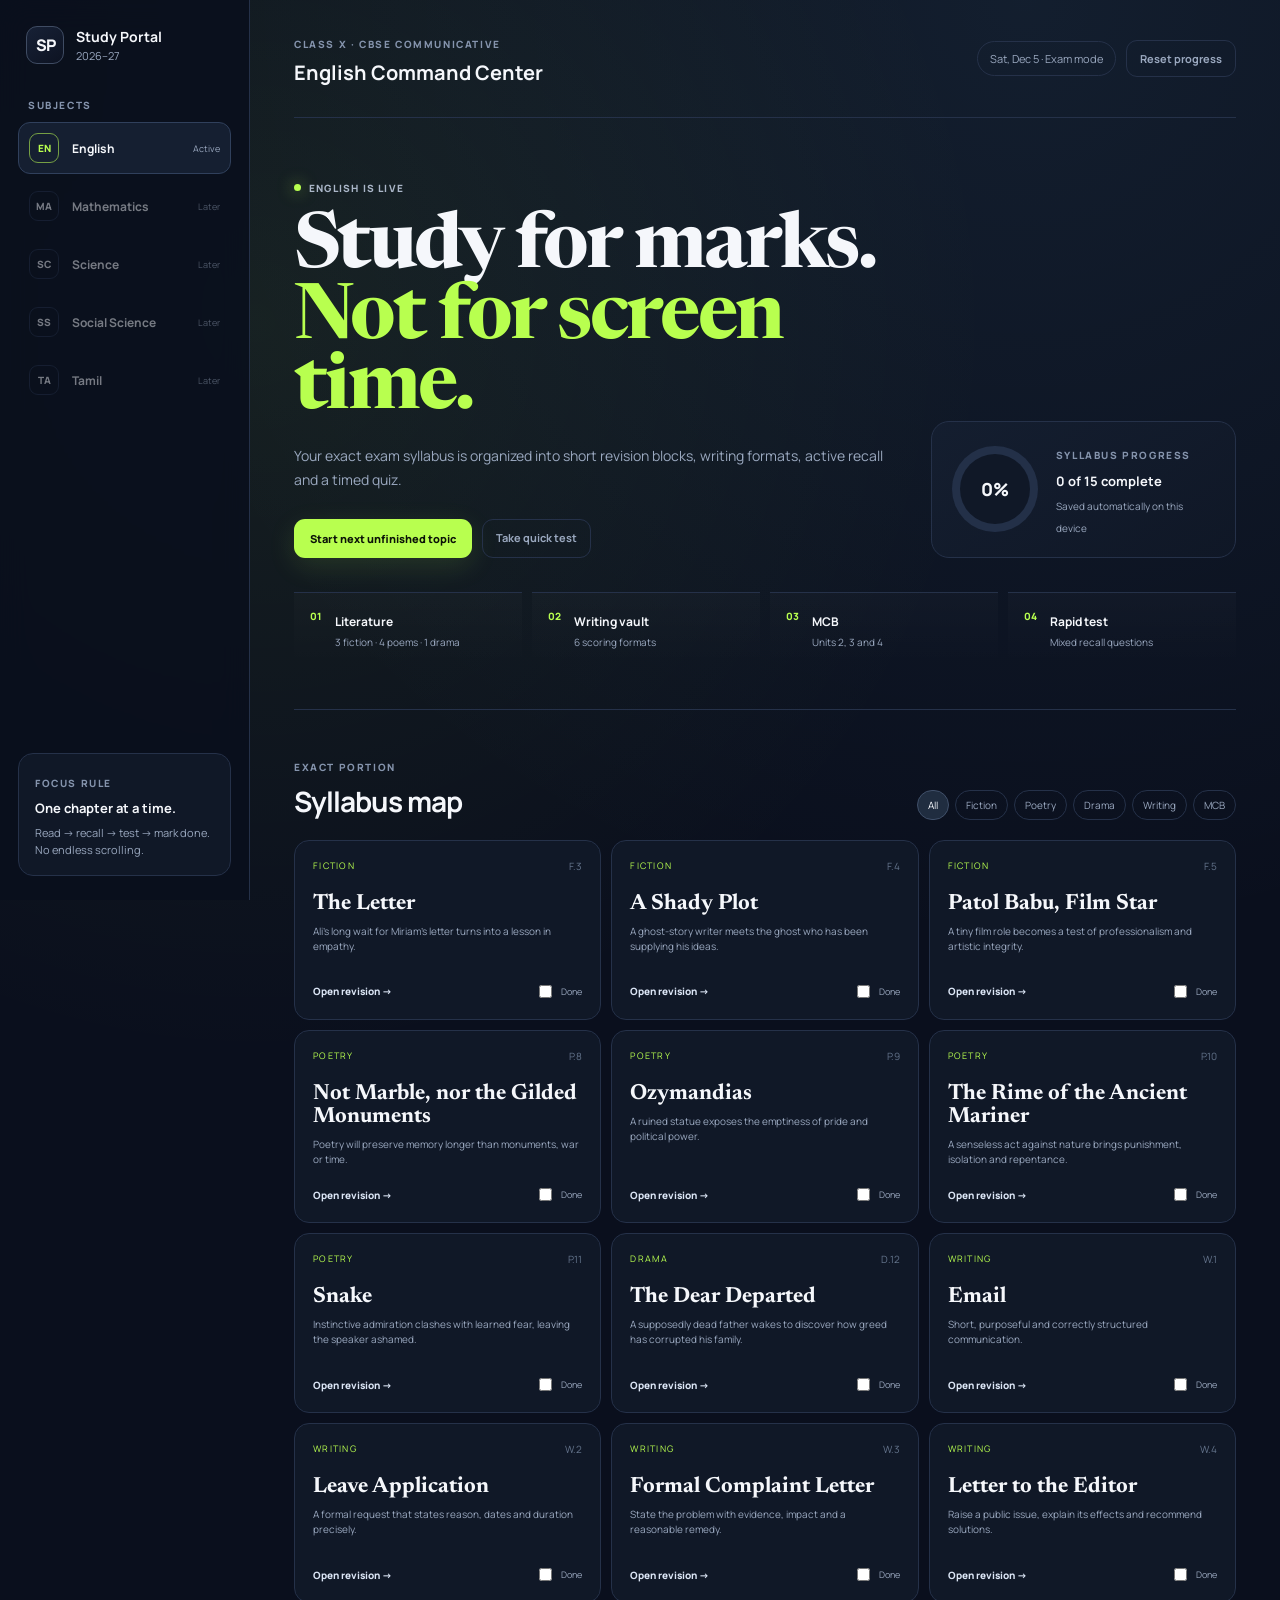
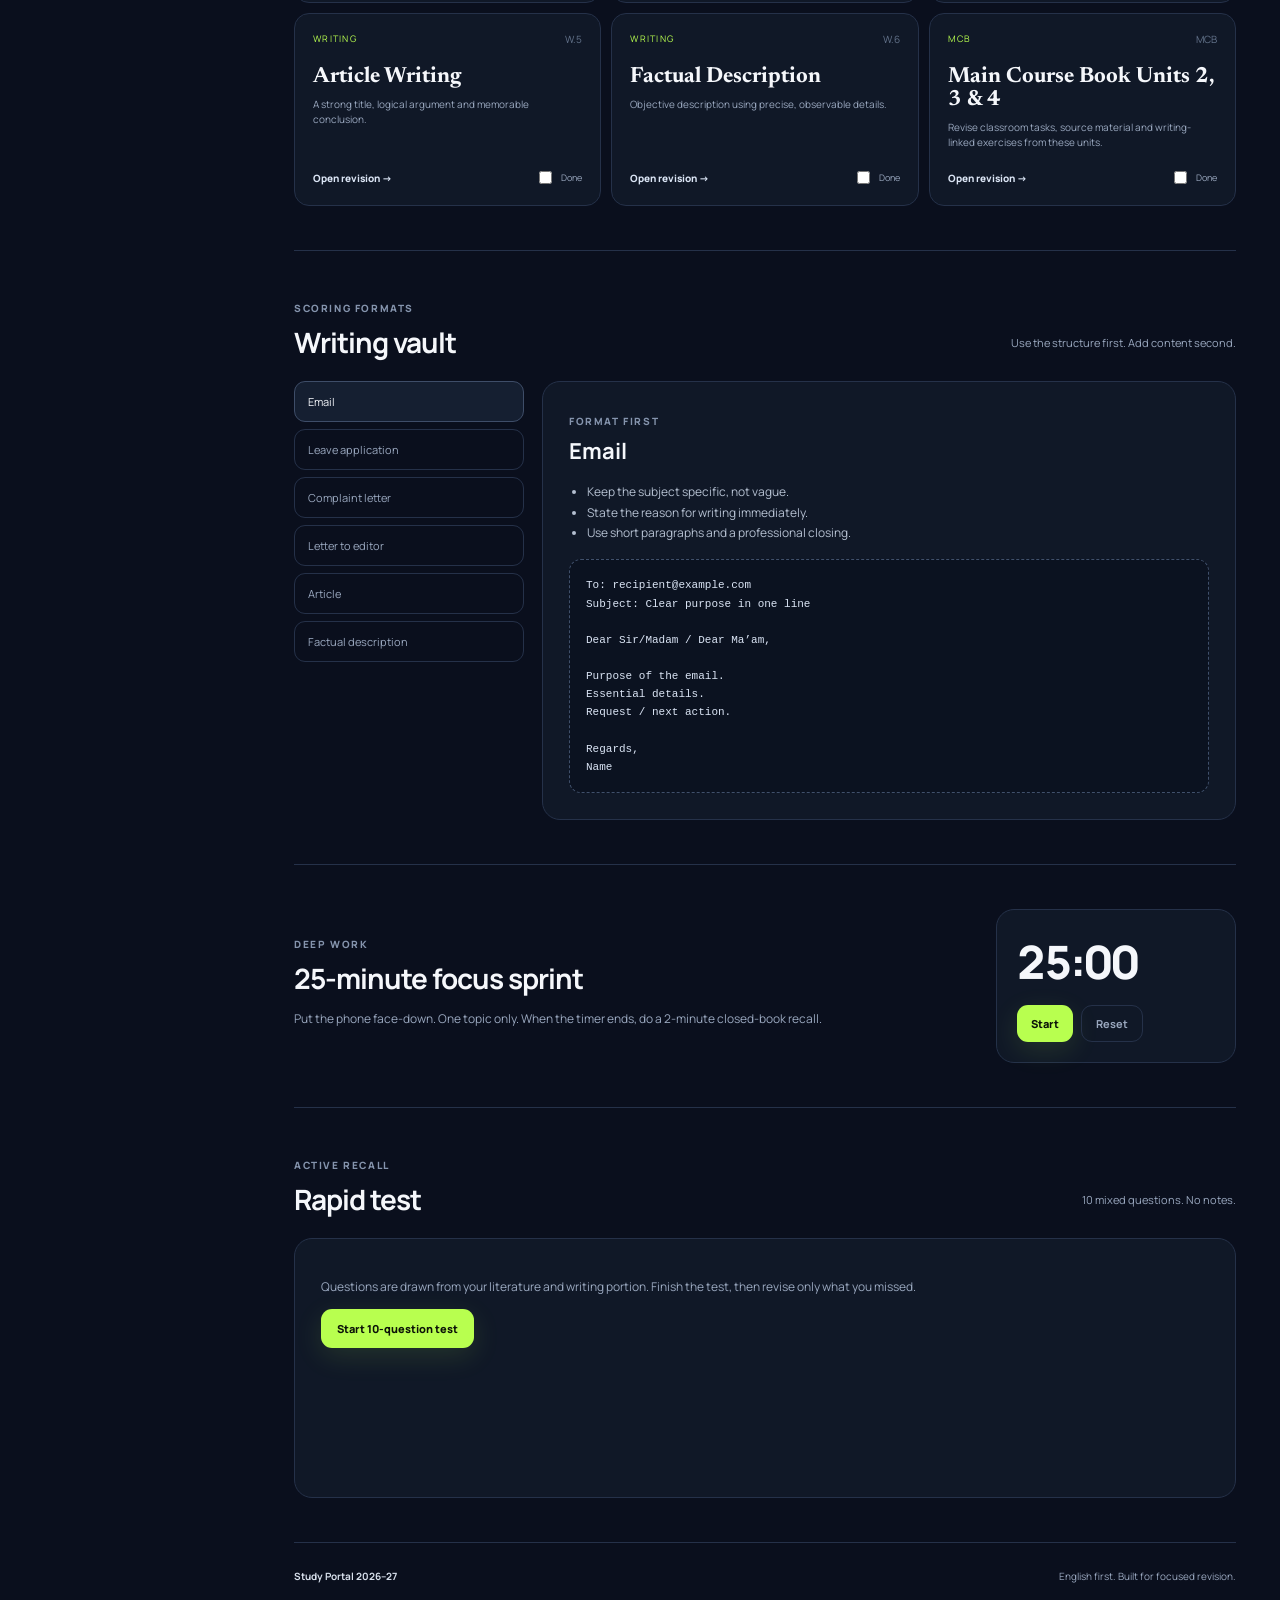
==== index.html @ 2212332b "Build English study portal" ====
<!doctype html>
<html lang="en">
<head>
  <meta charset="utf-8" />
  <meta name="viewport" content="width=device-width,initial-scale=1" />
  <meta name="theme-color" content="#0b1020" />
  <meta name="description" content="Study Portal 2026–27 — focused CBSE Class 10 revision, starting with English Communicative." />
  <title>Study Portal 2026–27</title>
  <link rel="preconnect" href="https://fonts.googleapis.com">
  <link rel="preconnect" href="https://fonts.gstatic.com" crossorigin>
  <link href="https://fonts.googleapis.com/css2?family=Manrope:wght@400;500;600;700;800&family=Newsreader:opsz,wght@6..72,600&display=swap" rel="stylesheet">
  <link rel="stylesheet" href="styles.css" />
  <script defer src="app.js"></script>
</head>
<body>
  <div class="app-shell">
    <aside class="sidebar">
      <a class="brand" href="#top" aria-label="Study Portal home">
        <span class="brand-mark">SP</span>
        <span><strong>Study Portal</strong><small>2026–27</small></span>
      </a>

      <div class="side-label">Subjects</div>
      <nav class="subject-nav" aria-label="Subjects">
        <a class="subject active" href="#english"><span>EN</span><b>English</b><small>Active</small></a>
        <div class="subject muted"><span>MA</span><b>Mathematics</b><small>Later</small></div>
        <div class="subject muted"><span>SC</span><b>Science</b><small>Later</small></div>
        <div class="subject muted"><span>SS</span><b>Social Science</b><small>Later</small></div>
        <div class="subject muted"><span>TA</span><b>Tamil</b><small>Later</small></div>
      </nav>

      <div class="side-card">
        <span class="eyebrow">Focus rule</span>
        <strong>One chapter at a time.</strong>
        <p>Read → recall → test → mark done. No endless scrolling.</p>
      </div>
    </aside>

    <main id="top">
      <header class="topbar">
        <div>
          <span class="eyebrow">Class X · CBSE Communicative</span>
          <h1>English Command Center</h1>
        </div>
        <div class="top-actions">
          <div class="date-chip" id="todayLabel">Exam mode</div>
          <button class="ghost-btn" id="resetProgressBtn">Reset progress</button>
        </div>
      </header>

      <section class="hero" id="english">
        <div class="hero-copy">
          <span class="status-dot"><i></i> English is live</span>
          <h2>Study for marks.<br><em>Not for screen time.</em></h2>
          <p>Your exact exam syllabus is organized into short revision blocks, writing formats, active recall and a timed quiz.</p>
          <div class="hero-actions">
            <button class="primary-btn" id="startNextBtn">Start next unfinished topic</button>
            <a class="secondary-btn" href="#quiz">Take quick test</a>
          </div>
        </div>
        <div class="progress-panel">
          <div class="progress-ring" id="progressRing"><span id="progressPercent">0%</span></div>
          <div>
            <span class="eyebrow">Syllabus progress</span>
            <strong id="progressText">0 of 14 complete</strong>
            <small>Saved automatically on this device</small>
          </div>
        </div>
      </section>

      <section class="mission-grid" aria-label="Study plan">
        <article class="mission">
          <span class="mission-no">01</span>
          <div><b>Literature</b><p>3 fiction · 4 poems · 1 drama</p></div>
        </article>
        <article class="mission">
          <span class="mission-no">02</span>
          <div><b>Writing vault</b><p>6 scoring formats</p></div>
        </article>
        <article class="mission">
          <span class="mission-no">03</span>
          <div><b>MCB</b><p>Units 2, 3 and 4</p></div>
        </article>
        <article class="mission">
          <span class="mission-no">04</span>
          <div><b>Rapid test</b><p>Mixed recall questions</p></div>
        </article>
      </section>

      <section class="section-block" id="syllabus">
        <div class="section-head">
          <div><span class="eyebrow">Exact portion</span><h3>Syllabus map</h3></div>
          <div class="filters" id="filters">
            <button class="filter active" data-filter="all">All</button>
            <button class="filter" data-filter="fiction">Fiction</button>
            <button class="filter" data-filter="poetry">Poetry</button>
            <button class="filter" data-filter="drama">Drama</button>
            <button class="filter" data-filter="writing">Writing</button>
            <button class="filter" data-filter="mcb">MCB</button>
          </div>
        </div>
        <div class="topic-grid" id="topicGrid"></div>
      </section>

      <section class="section-block writing-section" id="writing">
        <div class="section-head">
          <div><span class="eyebrow">Scoring formats</span><h3>Writing vault</h3></div>
          <p class="section-note">Use the structure first. Add content second.</p>
        </div>
        <div class="writing-layout">
          <div class="writing-tabs" id="writingTabs"></div>
          <article class="writing-guide" id="writingGuide"></article>
        </div>
      </section>

      <section class="section-block focus-section">
        <div>
          <span class="eyebrow">Deep work</span>
          <h3>25-minute focus sprint</h3>
          <p>Put the phone face-down. One topic only. When the timer ends, do a 2-minute closed-book recall.</p>
        </div>
        <div class="timer-card">
          <div class="timer" id="timerDisplay">25:00</div>
          <div class="timer-actions">
            <button class="primary-btn compact" id="timerToggle">Start</button>
            <button class="ghost-btn compact" id="timerReset">Reset</button>
          </div>
        </div>
      </section>

      <section class="section-block quiz-section" id="quiz">
        <div class="section-head">
          <div><span class="eyebrow">Active recall</span><h3>Rapid test</h3></div>
          <p class="section-note">10 mixed questions. No notes.</p>
        </div>
        <div class="quiz-card" id="quizCard">
          <div id="quizIntro">
            <p>Questions are drawn from your literature and writing portion. Finish the test, then revise only what you missed.</p>
            <button class="primary-btn" id="startQuizBtn">Start 10-question test</button>
          </div>
          <div id="quizBody" hidden>
            <div class="quiz-meta"><span id="quizCounter">1 / 10</span><span id="quizScore">Score 0</span></div>
            <div class="quiz-progress"><i id="quizProgress"></i></div>
            <h4 id="quizQuestion"></h4>
            <div class="answers" id="quizAnswers"></div>
            <div class="explain" id="quizExplain" hidden></div>
            <button class="primary-btn compact" id="nextQuestionBtn" hidden>Next</button>
          </div>
          <div id="quizResult" hidden></div>
        </div>
      </section>

      <footer>
        <strong>Study Portal 2026–27</strong>
        <span>English first. Built for focused revision.</span>
      </footer>
    </main>
  </div>

  <dialog class="topic-modal" id="topicModal">
    <button class="modal-close" id="modalClose" aria-label="Close">×</button>
    <div id="modalContent"></div>
  </dialog>
</body>
</html>
---- styles.css ----
:root{
  --bg:#0a0f1d;--panel:#101827;--panel-2:#151f31;--line:#253149;--text:#f5f7fb;
  --muted:#9aa8bf;--accent:#b8ff4f;--accent-2:#7dd3fc;--danger:#ff8e8e;--radius:18px;
}
*{box-sizing:border-box}html{scroll-behavior:smooth}body{margin:0;background:
radial-gradient(circle at 80% 0%,rgba(125,211,252,.08),transparent 28%),
radial-gradient(circle at 20% 10%,rgba(184,255,79,.07),transparent 24%),var(--bg);
color:var(--text);font-family:Manrope,system-ui,sans-serif}
button,a{font:inherit}.app-shell{display:grid;grid-template-columns:250px 1fr;min-height:100vh}
.sidebar{position:sticky;top:0;height:100vh;padding:26px 18px;border-right:1px solid var(--line);
background:rgba(10,15,29,.88);backdrop-filter:blur(14px)}
.brand{display:flex;gap:12px;align-items:center;text-decoration:none;color:var(--text);margin:0 8px 34px}
.brand-mark{display:grid;place-items:center;width:38px;height:38px;border:1px solid #3f4c63;border-radius:11px;
font-weight:800;letter-spacing:-1px;background:linear-gradient(145deg,#172136,#0d1322)}
.brand strong{display:block;font-size:14px}.brand small{display:block;color:var(--muted);margin-top:2px;font-size:11px}
.side-label,.eyebrow{font-size:10px;text-transform:uppercase;letter-spacing:.16em;color:#8594ad;font-weight:800}
.side-label{margin:0 10px 10px}.subject-nav{display:grid;gap:6px}
.subject{display:grid;grid-template-columns:34px 1fr auto;gap:9px;align-items:center;padding:10px;border-radius:12px;
text-decoration:none;color:var(--text);border:1px solid transparent}
.subject>span{width:30px;height:30px;display:grid;place-items:center;border:1px solid var(--line);border-radius:9px;
font-size:10px;font-weight:800}.subject b{font-size:12px}.subject small{font-size:9px;color:var(--muted)}
.subject.active{background:var(--panel-2);border-color:#30405c}.subject.active>span{border-color:#759f44;color:var(--accent)}
.subject.muted{opacity:.46}.side-card{position:absolute;bottom:24px;left:18px;right:18px;padding:16px;border:1px solid var(--line);
border-radius:15px;background:var(--panel)}.side-card strong{display:block;margin:7px 0;font-size:13px}.side-card p{font-size:11px;
line-height:1.6;color:var(--muted);margin:0}
main{width:min(1180px,calc(100vw - 250px));padding:0 44px 48px}.topbar{display:flex;justify-content:space-between;
align-items:center;min-height:118px;border-bottom:1px solid var(--line)}h1{font-size:20px;margin:6px 0 0}
.top-actions{display:flex;gap:10px;align-items:center}.date-chip{border:1px solid var(--line);padding:9px 12px;border-radius:999px;
font-size:11px;color:var(--muted)}button{border:0;color:var(--text);cursor:pointer}.ghost-btn,.secondary-btn{border:1px solid var(--line);
background:transparent;border-radius:11px;padding:10px 13px;color:var(--muted);text-decoration:none;font-size:11px;font-weight:700}
.ghost-btn:hover,.secondary-btn:hover{color:var(--text);border-color:#52617b}.hero{display:grid;grid-template-columns:1.6fr .8fr;
gap:28px;padding:56px 0 34px}.status-dot{display:inline-flex;align-items:center;gap:8px;font-size:10px;font-weight:800;
text-transform:uppercase;letter-spacing:.12em;color:#aab6c8}.status-dot i{width:7px;height:7px;border-radius:50%;background:var(--accent);
box-shadow:0 0 16px rgba(184,255,79,.65)}.hero h2{font-family:Newsreader,serif;font-size:clamp(44px,6vw,78px);
line-height:.92;letter-spacing:-.035em;margin:18px 0 18px;max-width:800px}.hero h2 em{font-style:normal;color:var(--accent)}
.hero-copy>p{max-width:620px;line-height:1.75;color:var(--muted);font-size:14px}.hero-actions{display:flex;gap:10px;margin-top:26px}
.primary-btn{background:var(--accent);color:#0c1308;padding:12px 16px;border-radius:11px;font-size:11px;font-weight:800;
box-shadow:0 8px 28px rgba(184,255,79,.12)}.primary-btn:hover{transform:translateY(-1px)}.compact{padding:10px 14px}
.progress-panel{align-self:end;display:flex;gap:18px;align-items:center;border:1px solid var(--line);border-radius:var(--radius);
padding:20px;background:linear-gradient(145deg,rgba(21,31,49,.86),rgba(16,24,39,.76))}
.progress-ring{--p:0;display:grid;place-items:center;width:86px;height:86px;border-radius:50%;
background:conic-gradient(var(--accent) calc(var(--p)*1%),#233048 0);position:relative}
.progress-ring::after{content:"";position:absolute;inset:8px;background:var(--panel);border-radius:50%}
.progress-ring span{z-index:1;font-size:18px;font-weight:800}.progress-panel strong{display:block;margin:8px 0 3px;font-size:13px}
.progress-panel small{color:var(--muted);font-size:10px}.mission-grid{display:grid;grid-template-columns:repeat(4,1fr);gap:10px;margin-bottom:44px}
.mission{display:flex;gap:13px;padding:16px;border-top:1px solid var(--line);background:linear-gradient(180deg,rgba(255,255,255,.018),transparent)}
.mission-no{font-size:10px;color:var(--accent);font-weight:800}.mission b{font-size:12px}.mission p{font-size:10px;color:var(--muted);margin:4px 0 0}
.section-block{padding:44px 0;border-top:1px solid var(--line)}.section-head{display:flex;align-items:end;justify-content:space-between;
gap:20px;margin-bottom:20px}.section-head h3,.focus-section h3{font-size:28px;letter-spacing:-.035em;margin:6px 0 0}
.section-note{font-size:11px;color:var(--muted)}.filters{display:flex;gap:6px;flex-wrap:wrap;justify-content:flex-end}
.filter{background:transparent;border:1px solid var(--line);color:var(--muted);border-radius:999px;padding:7px 10px;font-size:10px}
.filter.active{background:#202d40;color:var(--text);border-color:#40506a}.topic-grid{display:grid;grid-template-columns:repeat(3,1fr);gap:10px}
.topic-card{position:relative;padding:18px;border:1px solid var(--line);border-radius:15px;background:var(--panel);
min-height:180px;display:flex;flex-direction:column}.topic-card.done{border-color:#496b2b;background:linear-gradient(145deg,#152319,var(--panel))}
.topic-top{display:flex;justify-content:space-between;gap:8px}.topic-type{font-size:9px;text-transform:uppercase;letter-spacing:.14em;color:var(--accent)}
.topic-num{font-size:10px;color:#64748c}.topic-card h4{font-family:Newsreader,serif;font-size:22px;line-height:1.05;margin:20px 0 8px}
.topic-card p{font-size:10px;color:var(--muted);line-height:1.5;margin:0 0 18px}.topic-actions{display:flex;align-items:center;
justify-content:space-between;margin-top:auto}.open-topic{background:none;color:#dbe5f5;padding:0;font-size:10px;font-weight:800}
.done-label{display:flex;align-items:center;gap:6px;color:var(--muted);font-size:9px}.done-label input{accent-color:var(--accent)}
.writing-layout{display:grid;grid-template-columns:230px 1fr;gap:18px}.writing-tabs{display:grid;gap:7px;align-content:start}
.writing-tab{padding:12px 13px;text-align:left;background:transparent;border:1px solid var(--line);color:var(--muted);
border-radius:11px;font-size:11px}.writing-tab.active{background:var(--panel-2);color:var(--text);border-color:#3e4d68}
.writing-guide{min-height:340px;padding:26px;border:1px solid var(--line);border-radius:var(--radius);background:var(--panel)}
.writing-guide h4{font-size:22px;margin:6px 0 10px}.writing-guide p,.writing-guide li{font-size:12px;line-height:1.7;color:#b4bfd0}
.writing-guide ul{padding-left:18px}.format-box{white-space:pre-line;padding:16px;margin-top:16px;border:1px dashed #40506b;
border-radius:12px;background:#0b1220;color:#dbe5f5;font-family:ui-monospace,SFMono-Regular,Menlo,monospace;font-size:11px;line-height:1.65}
.focus-section{display:grid;grid-template-columns:1fr auto;align-items:center;gap:28px}.focus-section p{max-width:620px;color:var(--muted);
font-size:12px;line-height:1.7}.timer-card{min-width:240px;border:1px solid var(--line);border-radius:var(--radius);padding:20px;background:var(--panel)}
.timer{font-size:46px;letter-spacing:-.05em;font-weight:800;font-variant-numeric:tabular-nums}.timer-actions{display:flex;gap:8px;margin-top:12px}
.quiz-card{border:1px solid var(--line);border-radius:var(--radius);padding:26px;background:var(--panel);min-height:260px}
.quiz-card p{font-size:12px;color:var(--muted);line-height:1.7;max-width:650px}.quiz-meta{display:flex;justify-content:space-between;
font-size:10px;color:var(--muted);margin-bottom:10px}.quiz-progress{height:3px;background:#243047;border-radius:999px;overflow:hidden}
.quiz-progress i{display:block;height:100%;background:var(--accent);width:10%;transition:.2s}.quiz-card h4{font-size:22px;max-width:780px;margin:28px 0 18px}
.answers{display:grid;grid-template-columns:1fr 1fr;gap:8px;margin-bottom:18px}.answer-btn{text-align:left;background:#121c2e;border:1px solid var(--line);
border-radius:11px;color:#dbe5f5;padding:13px;font-size:11px}.answer-btn:hover{border-color:#4d5f7b}.answer-btn.correct{border-color:#659439;
background:#17251a}.answer-btn.wrong{border-color:#834b4b;background:#261818}.answer-btn:disabled{cursor:default}
.explain{font-size:11px;color:#aebacd;border-left:2px solid var(--accent);padding-left:12px;margin:12px 0 18px}
.result-score{font-size:56px;font-weight:800;letter-spacing:-.05em}.result-copy{color:var(--muted);font-size:12px;margin:6px 0 18px}
footer{padding-top:26px;border-top:1px solid var(--line);display:flex;justify-content:space-between;color:var(--muted);font-size:10px}
footer strong{color:#d8e0ec}.topic-modal{width:min(760px,calc(100vw - 28px));max-height:86vh;overflow:auto;background:#101827;
color:var(--text);border:1px solid #33425d;border-radius:20px;padding:28px;box-shadow:0 24px 90px rgba(0,0,0,.55)}
.topic-modal::backdrop{background:rgba(3,7,15,.78);backdrop-filter:blur(5px)}.modal-close{position:absolute;right:18px;top:14px;
font-size:26px;background:none;color:#94a3b8}.modal-kicker{font-size:9px;color:var(--accent);text-transform:uppercase;letter-spacing:.16em;font-weight:800}
.topic-modal h2{font-family:Newsreader,serif;font-size:36px;margin:8px 40px 12px 0}.topic-modal h3{font-size:13px;margin:24px 0 8px}
.topic-modal p,.topic-modal li{color:#b8c3d3;font-size:12px;line-height:1.75}.topic-modal ul{padding-left:18px}.recall-box{margin-top:22px;
padding:16px;border-radius:12px;background:#0b1220;border:1px solid var(--line)}.recall-box b{font-size:11px;color:var(--accent)}
@media(max-width:960px){.app-shell{display:block}.sidebar{position:static;height:auto;border-right:0;border-bottom:1px solid var(--line);
padding:14px 18px}.brand{margin:0}.subject-nav,.side-label,.side-card{display:none}main{width:100%;padding:0 22px 38px}.topbar{min-height:90px}
.hero{grid-template-columns:1fr}.progress-panel{align-self:auto}.mission-grid{grid-template-columns:1fr 1fr}.topic-grid{grid-template-columns:1fr 1fr}}
@media(max-width:620px){main{padding:0 16px 30px}.topbar{align-items:flex-start;padding:20px 0;min-height:auto}.top-actions{display:none}
.hero{padding-top:36px}.hero h2{font-size:48px}.hero-actions{align-items:stretch;flex-direction:column}.progress-panel{align-items:center}
.mission-grid,.topic-grid,.answers{grid-template-columns:1fr}.writing-layout{grid-template-columns:1fr}.writing-tabs{display:flex;overflow:auto}
.writing-tab{white-space:nowrap}.section-head{align-items:flex-start;flex-direction:column}.filters{justify-content:flex-start}.focus-section{grid-template-columns:1fr}
.timer-card{min-width:0}footer{gap:10px;flex-direction:column}}
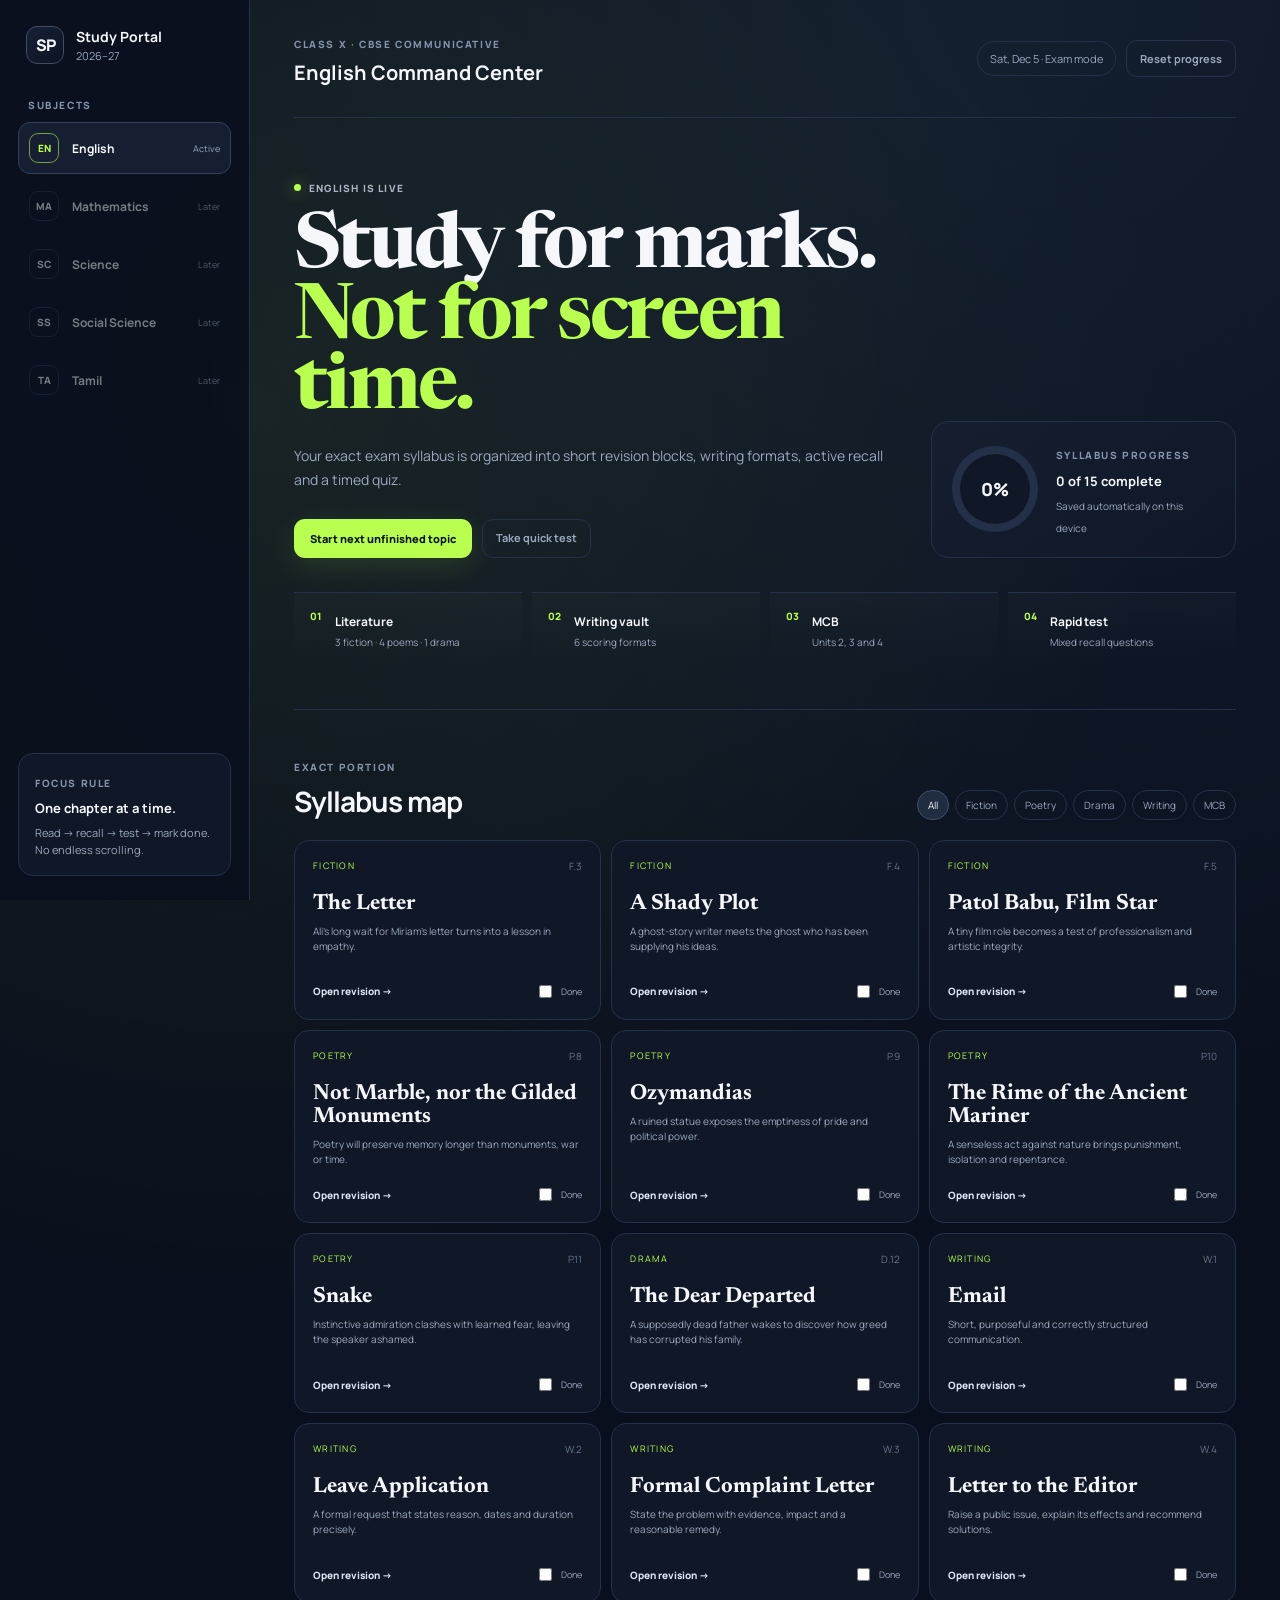
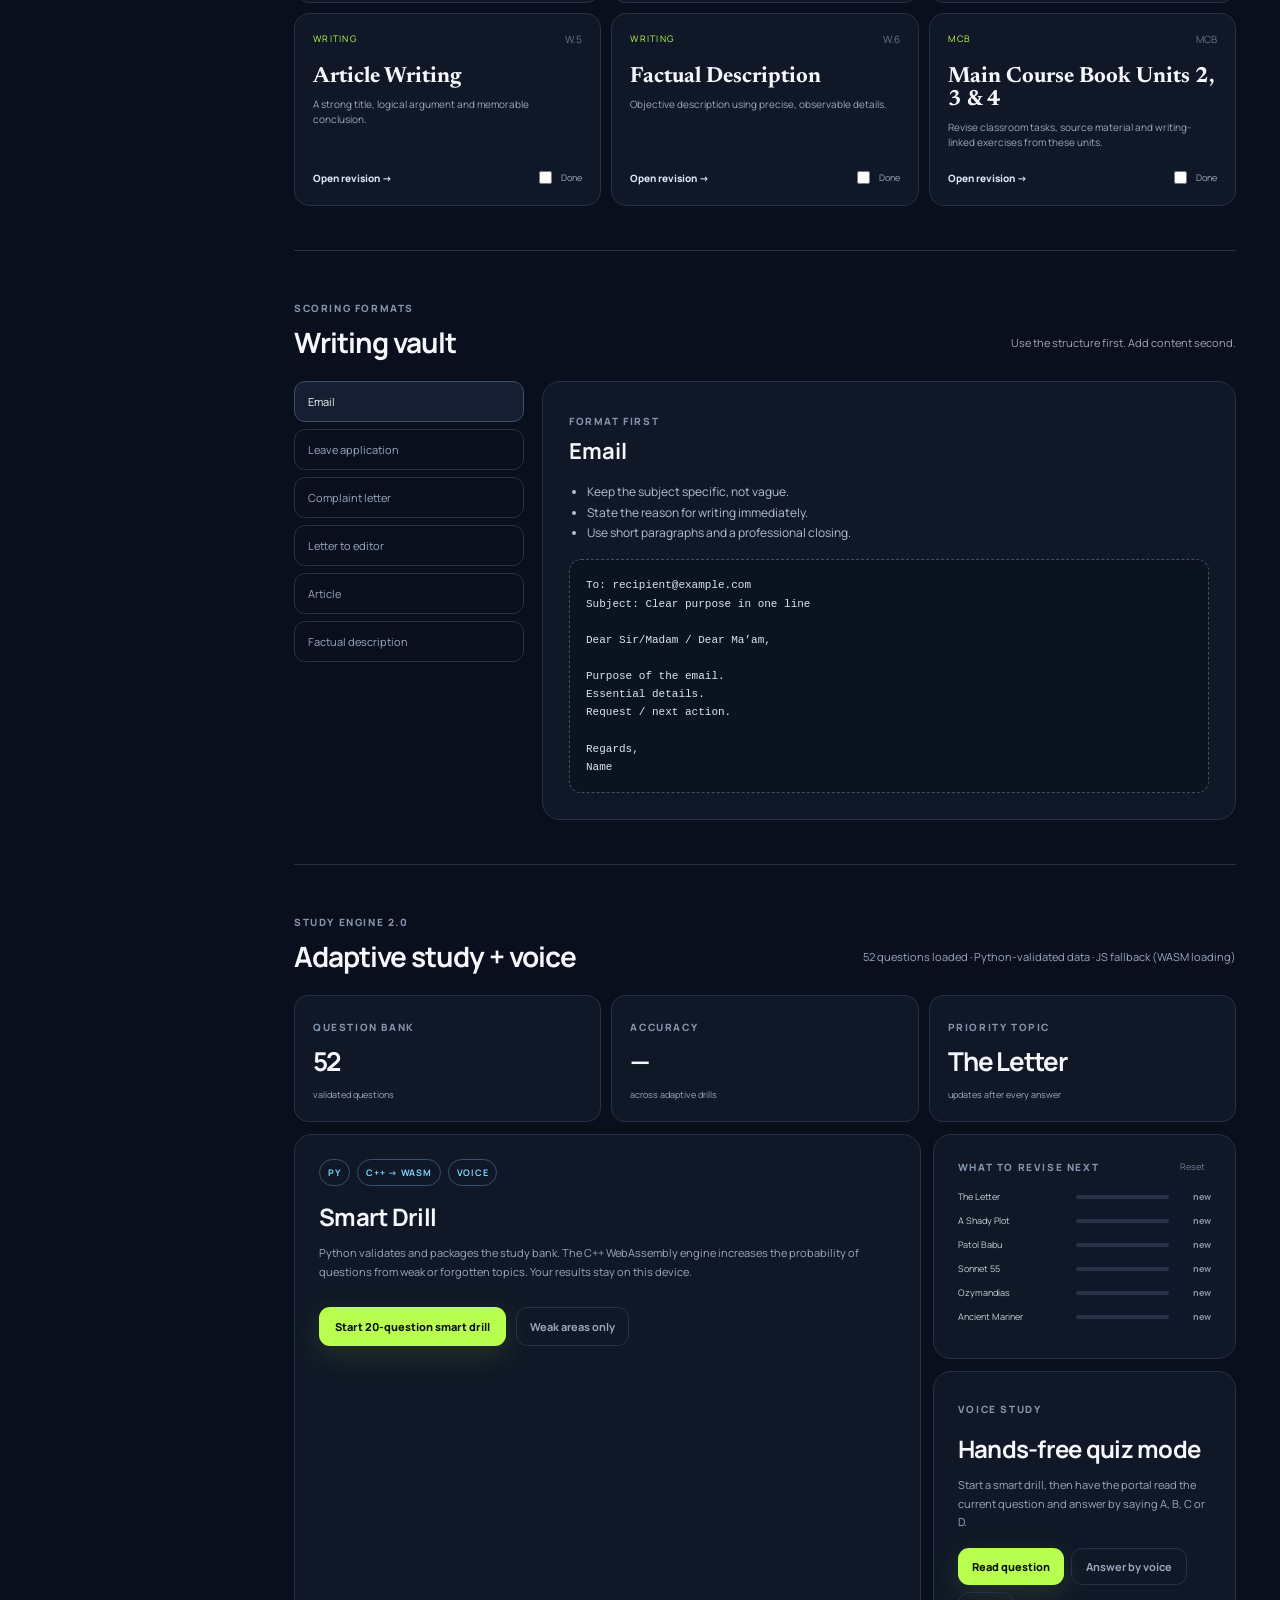
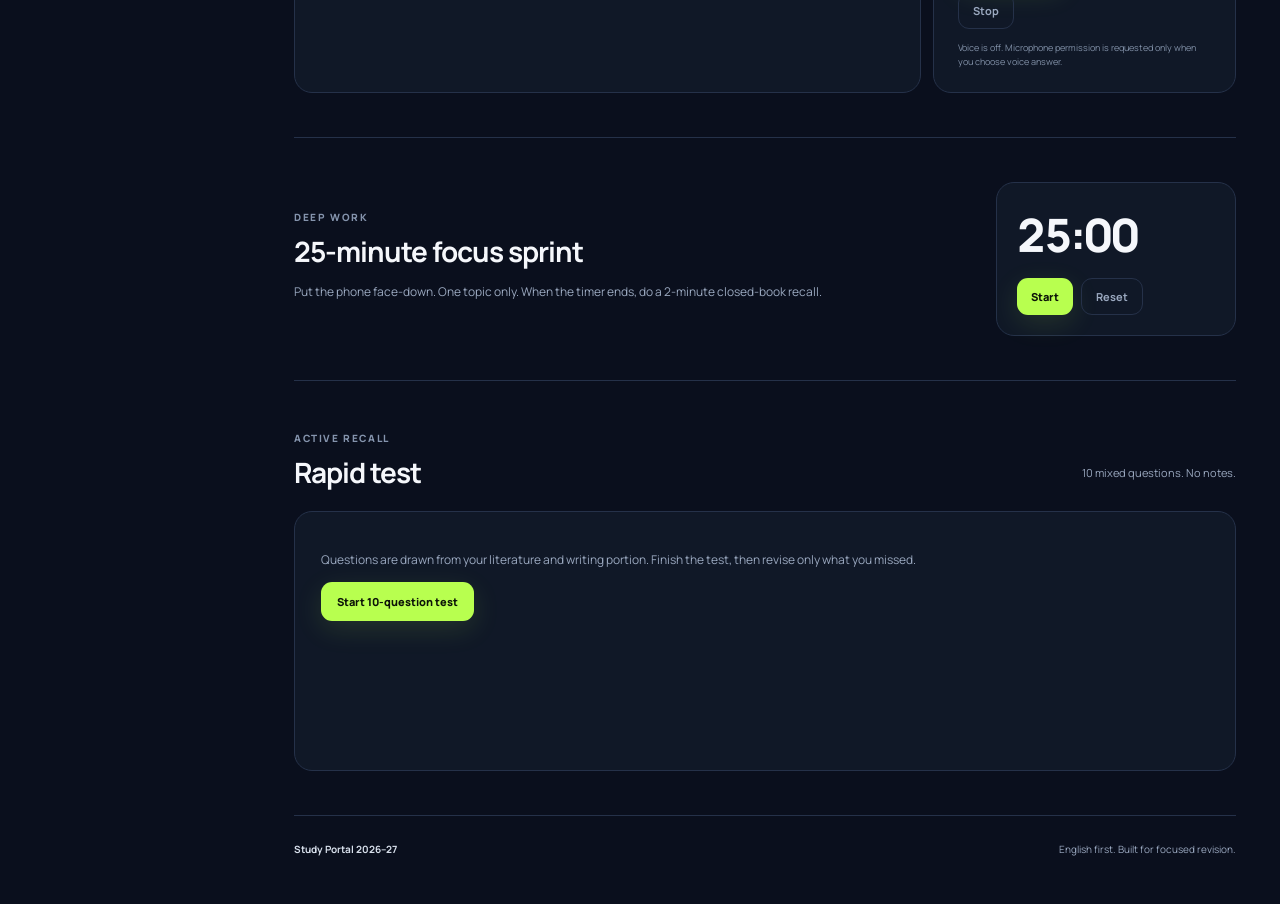
==== commit dffab851: "Upgrade portal with Python data, C++ adaptive engine and voice study" ====
--- a/index.html
+++ b/index.html
@@ -10,7 +10,10 @@
   <link rel="preconnect" href="https://fonts.gstatic.com" crossorigin>
   <link href="https://fonts.googleapis.com/css2?family=Manrope:wght@400;500;600;700;800&family=Newsreader:opsz,wght@6..72,600&display=swap" rel="stylesheet">
   <link rel="stylesheet" href="styles.css" />
+  <script>var Module = { onRuntimeInitialized: function(){ window.studyEngineReady = true; window.dispatchEvent(new Event("study-engine-ready")); } };</script>
+  <script defer src="engine.js"></script>
   <script defer src="app.js"></script>
+  <script defer src="enhanced.js"></script>
 </head>
 <body>
   <div class="app-shell">
@@ -113,6 +116,62 @@
         </div>
       </section>
 
+
+      <section class="section-block intelligence-section" id="smartDrill">
+        <div class="section-head">
+          <div><span class="eyebrow">Study engine 2.0</span><h3>Adaptive study + voice</h3></div>
+          <p class="section-note" id="dataStatus">Loading the Python dataset and C++ engine…</p>
+        </div>
+
+        <div class="engine-stats">
+          <article><span class="eyebrow">Question bank</span><strong id="questionCount">…</strong><small>validated questions</small></article>
+          <article><span class="eyebrow">Accuracy</span><strong id="overallAccuracy">—</strong><small>across adaptive drills</small></article>
+          <article><span class="eyebrow">Priority topic</span><strong id="weakTopic">Start a drill</strong><small>updates after every answer</small></article>
+        </div>
+
+        <div class="engine-grid">
+          <article class="smart-card">
+            <div id="smartIntro">
+              <span class="tech-row"><b>PY</b><b>C++ → WASM</b><b>VOICE</b></span>
+              <h4>Smart Drill</h4>
+              <p>Python validates and packages the study bank. The C++ WebAssembly engine increases the probability of questions from weak or forgotten topics. Your results stay on this device.</p>
+              <div class="hero-actions">
+                <button class="primary-btn" id="smartStart">Start 20-question smart drill</button>
+                <button class="secondary-btn" id="weakStart">Weak areas only</button>
+              </div>
+            </div>
+            <div id="smartBody" hidden>
+              <div class="quiz-meta"><span id="smartCounter">1 / 20</span><span id="smartScore">Score 0</span></div>
+              <div class="quiz-progress"><i id="smartProgress"></i></div>
+              <span class="smart-topic" id="smartTopic"></span>
+              <h4 id="smartQuestion"></h4>
+              <div class="answers" id="smartAnswers"></div>
+              <div class="explain" id="smartExplain" hidden></div>
+              <button class="primary-btn compact" id="smartNext" hidden>Next adaptive question</button>
+            </div>
+            <div id="smartResult" hidden></div>
+          </article>
+
+          <aside class="engine-side">
+            <div class="mastery-card">
+              <div class="mini-head"><span class="eyebrow">What to revise next</span><button id="resetMastery">Reset</button></div>
+              <div id="masteryList"></div>
+            </div>
+            <div class="voice-card">
+              <span class="eyebrow">Voice study</span>
+              <h4>Hands-free quiz mode</h4>
+              <p>Start a smart drill, then have the portal read the current question and answer by saying A, B, C or D.</p>
+              <div class="voice-actions">
+                <button class="primary-btn compact" id="voiceReadCurrent">Read question</button>
+                <button class="secondary-btn compact" id="voiceAnswerCurrent">Answer by voice</button>
+                <button class="ghost-btn compact" id="voiceStop">Stop</button>
+              </div>
+              <small id="voiceStatus">Voice is off. Microphone permission is requested only when you choose voice answer.</small>
+            </div>
+          </aside>
+        </div>
+      </section>
+
       <section class="section-block focus-section">
         <div>
           <span class="eyebrow">Deep work</span>
--- a/styles.css
+++ b/styles.css
@@ -92,3 +92,25 @@
 .mission-grid,.topic-grid,.answers{grid-template-columns:1fr}.writing-layout{grid-template-columns:1fr}.writing-tabs{display:flex;overflow:auto}
 .writing-tab{white-space:nowrap}.section-head{align-items:flex-start;flex-direction:column}.filters{justify-content:flex-start}.focus-section{grid-template-columns:1fr}
 .timer-card{min-width:0}footer{gap:10px;flex-direction:column}}
+
+
+/* Study Engine 2.0 */
+.engine-stats{display:grid;grid-template-columns:repeat(3,1fr);gap:10px;margin-bottom:12px}
+.engine-stats article{padding:18px;border:1px solid var(--line);border-radius:14px;background:var(--panel)}
+.engine-stats strong{display:block;font-size:26px;letter-spacing:-.04em;margin:7px 0 2px}
+.engine-stats small{font-size:9px;color:var(--muted)}
+.engine-grid{display:grid;grid-template-columns:minmax(0,1.55fr) minmax(280px,.75fr);gap:12px}
+.smart-card,.mastery-card,.voice-card{border:1px solid var(--line);border-radius:var(--radius);background:var(--panel);padding:24px}
+.smart-card{min-height:420px}.smart-card h4,.voice-card h4{font-size:24px;letter-spacing:-.03em;margin:14px 0 10px}
+.smart-card p,.voice-card p{font-size:11px;color:var(--muted);line-height:1.7}
+.tech-row{display:flex;gap:7px;flex-wrap:wrap}.tech-row b{font-size:9px;letter-spacing:.08em;padding:6px 8px;border:1px solid #39506b;border-radius:999px;color:var(--accent-2)}
+.engine-side{display:grid;gap:12px;align-content:start}.mini-head{display:flex;align-items:center;justify-content:space-between;margin-bottom:16px}
+.mini-head button{background:none;color:#70819c;font-size:9px}.mastery-row{display:grid;grid-template-columns:110px 1fr 34px;gap:8px;align-items:center;margin:11px 0}
+.mastery-row span{font-size:9px;color:#c7d0de;white-space:nowrap;overflow:hidden;text-overflow:ellipsis}.mastery-row>div{height:4px;background:#263349;border-radius:99px;overflow:hidden}
+.mastery-row i{display:block;height:100%;background:var(--accent)}.mastery-row b{font-size:9px;color:#8493aa;text-align:right}
+.voice-actions{display:flex;gap:7px;flex-wrap:wrap;margin:16px 0 12px}.voice-card small{display:block;color:#8190a7;font-size:9px;line-height:1.5}
+.smart-topic{display:inline-block;margin-top:18px;color:var(--accent);font-size:9px;text-transform:uppercase;letter-spacing:.13em;font-weight:800}
+.answer-key{display:inline-grid;place-items:center;width:22px;height:22px;border:1px solid #394a64;border-radius:6px;margin-right:8px;font-weight:800;color:#91a3bd}
+.modal-voice-bar{display:flex;gap:8px;flex-wrap:wrap;margin-top:18px;padding-top:18px;border-top:1px solid var(--line)}
+@media(max-width:900px){.engine-grid{grid-template-columns:1fr}.engine-stats{grid-template-columns:1fr 1fr 1fr}}
+@media(max-width:620px){.engine-stats{grid-template-columns:1fr}.mastery-row{grid-template-columns:105px 1fr 32px}.smart-card,.mastery-card,.voice-card{padding:18px}}
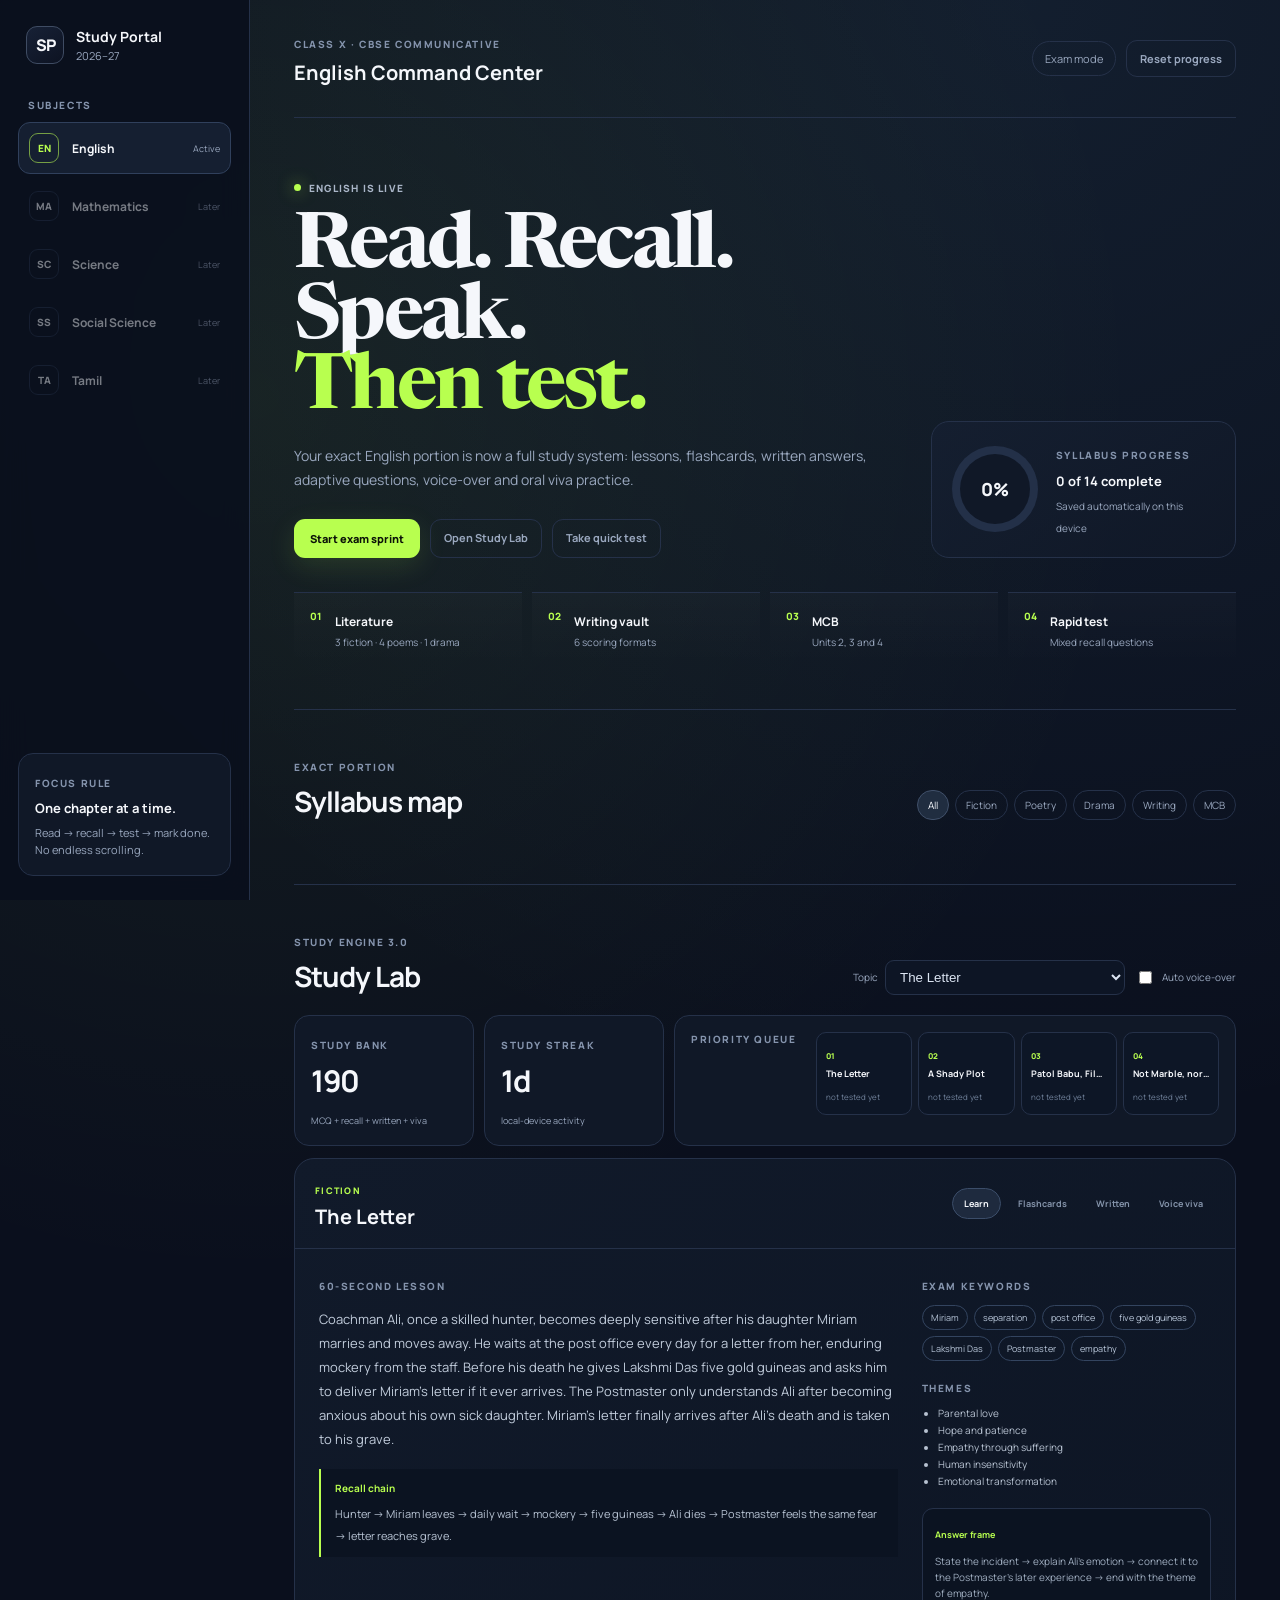
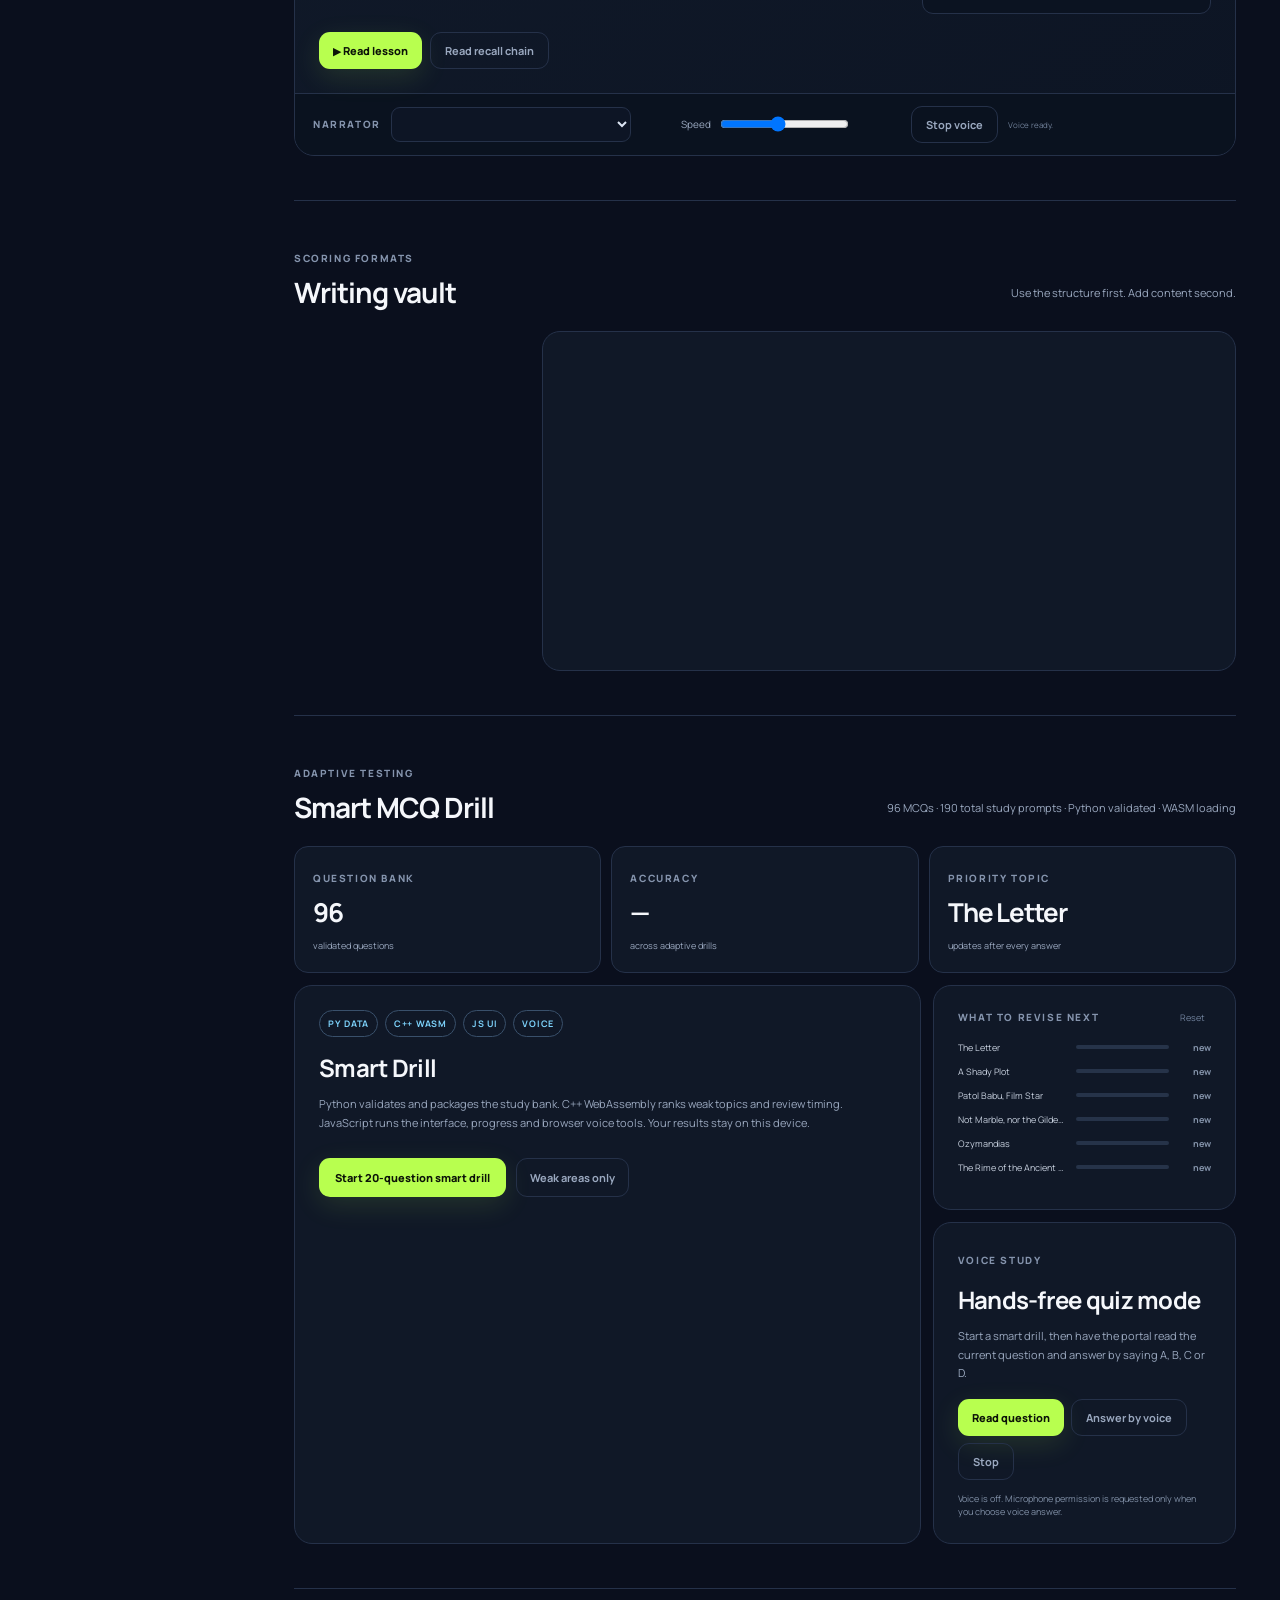
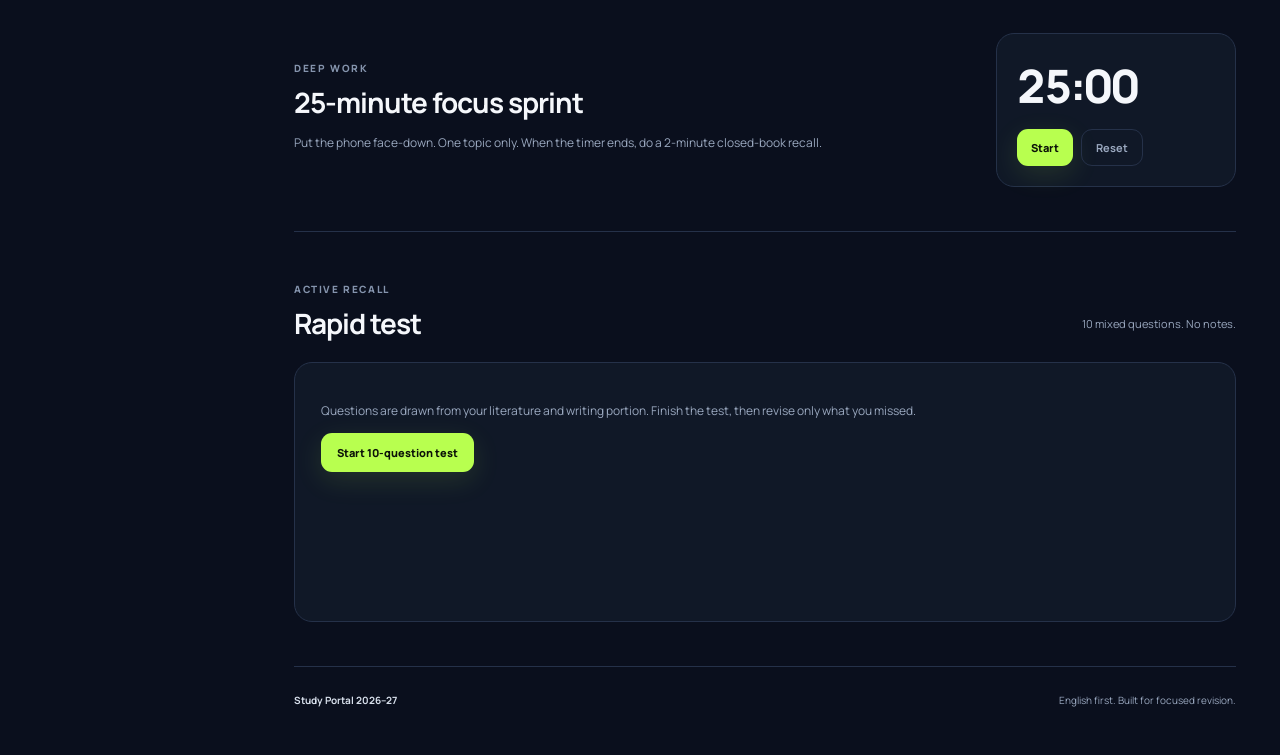
==== commit aa4aa473: "Build Study Engine 3.0 with 190 prompts, study lab and voice viva" ====
--- a/index.html
+++ b/index.html
@@ -54,10 +54,10 @@
       <section class="hero" id="english">
         <div class="hero-copy">
           <span class="status-dot"><i></i> English is live</span>
-          <h2>Study for marks.<br><em>Not for screen time.</em></h2>
-          <p>Your exact exam syllabus is organized into short revision blocks, writing formats, active recall and a timed quiz.</p>
+          <h2>Read. Recall. Speak.<br><em>Then test.</em></h2>
+          <p>Your exact English portion is now a full study system: lessons, flashcards, written answers, adaptive questions, voice-over and oral viva practice.</p>
           <div class="hero-actions">
-            <button class="primary-btn" id="startNextBtn">Start next unfinished topic</button>
+            <button class="primary-btn" id="examSprint">Start exam sprint</button><a class="secondary-btn" href="#studyLab">Open Study Lab</a>
             <a class="secondary-btn" href="#quiz">Take quick test</a>
           </div>
         </div>
@@ -105,6 +105,51 @@
         <div class="topic-grid" id="topicGrid"></div>
       </section>
 
+
+      <section class="section-block study-lab" id="studyLab">
+        <div class="section-head">
+          <div><span class="eyebrow">Study engine 3.0</span><h3>Study Lab</h3></div>
+          <div class="lab-top-controls">
+            <label>Topic <select id="labTopic"></select></label>
+            <label class="toggle-label"><input type="checkbox" id="autoNarrate"> Auto voice-over</label>
+          </div>
+        </div>
+
+        <div class="lab-dashboard">
+          <div class="lab-stat"><span class="eyebrow">Study bank</span><strong id="totalStudyItems">…</strong><small>MCQ + recall + written + viva</small></div>
+          <div class="lab-stat"><span class="eyebrow">Study streak</span><strong id="studyStreak">0d</strong><small>local-device activity</small></div>
+          <div class="priority-box"><span class="eyebrow">Priority queue</span><div id="priorityQueue"></div></div>
+        </div>
+
+        <div class="lab-shell">
+          <div class="lab-toolbar">
+            <div>
+              <span class="lab-category" id="labCategory">Fiction</span>
+              <h4 id="labTitle">The Letter</h4>
+            </div>
+            <nav class="lab-modes" aria-label="Study mode">
+              <button class="active" data-lab-mode="learn">Learn</button>
+              <button data-lab-mode="flash">Flashcards</button>
+              <button data-lab-mode="written">Written</button>
+              <button data-lab-mode="viva">Voice viva</button>
+            </nav>
+          </div>
+          <div class="lab-content">
+            <div class="lab-pane" data-pane="learn" id="learnPane"></div>
+            <div class="lab-pane" data-pane="flash" id="flashPane" hidden></div>
+            <div class="lab-pane" data-pane="written" id="writtenPane" hidden></div>
+            <div class="lab-pane" data-pane="viva" id="vivaPane" hidden></div>
+          </div>
+          <div class="voice-console">
+            <span class="eyebrow">Narrator</span>
+            <select id="voiceSelect" aria-label="Narrator voice"></select>
+            <label>Speed <input id="voiceRate" type="range" min="0.75" max="1.2" value="0.95" step="0.05"></label>
+            <button class="ghost-btn compact" id="labStopVoice">Stop voice</button>
+            <small id="labVoiceStatus">Voice ready.</small>
+          </div>
+        </div>
+      </section>
+
       <section class="section-block writing-section" id="writing">
         <div class="section-head">
           <div><span class="eyebrow">Scoring formats</span><h3>Writing vault</h3></div>
@@ -119,7 +164,7 @@
 
       <section class="section-block intelligence-section" id="smartDrill">
         <div class="section-head">
-          <div><span class="eyebrow">Study engine 2.0</span><h3>Adaptive study + voice</h3></div>
+          <div><span class="eyebrow">Adaptive testing</span><h3>Smart MCQ Drill</h3></div>
           <p class="section-note" id="dataStatus">Loading the Python dataset and C++ engine…</p>
         </div>
 
@@ -132,9 +177,9 @@
         <div class="engine-grid">
           <article class="smart-card">
             <div id="smartIntro">
-              <span class="tech-row"><b>PY</b><b>C++ → WASM</b><b>VOICE</b></span>
+              <span class="tech-row"><b>PY DATA</b><b>C++ WASM</b><b>JS UI</b><b>VOICE</b></span>
               <h4>Smart Drill</h4>
-              <p>Python validates and packages the study bank. The C++ WebAssembly engine increases the probability of questions from weak or forgotten topics. Your results stay on this device.</p>
+              <p>Python validates and packages the study bank. C++ WebAssembly ranks weak topics and review timing. JavaScript runs the interface, progress and browser voice tools. Your results stay on this device.</p>
               <div class="hero-actions">
                 <button class="primary-btn" id="smartStart">Start 20-question smart drill</button>
                 <button class="secondary-btn" id="weakStart">Weak areas only</button>
--- a/styles.css
+++ b/styles.css
@@ -114,3 +114,39 @@
 .modal-voice-bar{display:flex;gap:8px;flex-wrap:wrap;margin-top:18px;padding-top:18px;border-top:1px solid var(--line)}
 @media(max-width:900px){.engine-grid{grid-template-columns:1fr}.engine-stats{grid-template-columns:1fr 1fr 1fr}}
 @media(max-width:620px){.engine-stats{grid-template-columns:1fr}.mastery-row{grid-template-columns:105px 1fr 32px}.smart-card,.mastery-card,.voice-card{padding:18px}}
+
+
+/* Study Lab 3.0 */
+.lab-top-controls{display:flex;gap:10px;align-items:center;flex-wrap:wrap}
+.lab-top-controls label,.voice-console label{font-size:10px;color:var(--muted);display:flex;gap:7px;align-items:center}
+.lab-top-controls select,.voice-console select{background:#0d1525;color:#dce5f3;border:1px solid var(--line);border-radius:9px;padding:8px 10px;max-width:240px}
+.toggle-label input{accent-color:var(--accent)}
+.lab-dashboard{display:grid;grid-template-columns:180px 180px 1fr;gap:10px;margin-bottom:12px}
+.lab-stat,.priority-box{border:1px solid var(--line);border-radius:15px;background:var(--panel);padding:16px}
+.lab-stat strong{display:block;font-size:30px;letter-spacing:-.05em;margin:6px 0}.lab-stat small{font-size:9px;color:var(--muted)}
+.priority-box{display:grid;grid-template-columns:115px 1fr;align-items:start;gap:10px}
+#priorityQueue{display:grid;grid-template-columns:repeat(4,1fr);gap:6px}
+#priorityQueue button{background:#0d1626;border:1px solid var(--line);border-radius:10px;padding:9px;text-align:left;min-width:0}
+#priorityQueue span{font-size:8px;color:var(--accent);font-weight:800}#priorityQueue b{display:block;font-size:9px;white-space:nowrap;overflow:hidden;text-overflow:ellipsis;margin:3px 0}#priorityQueue small{font-size:8px;color:#71829b}
+.lab-shell{border:1px solid var(--line);border-radius:20px;background:linear-gradient(145deg,#111a2a,#0d1524);overflow:hidden}
+.lab-toolbar{display:flex;justify-content:space-between;align-items:center;gap:20px;padding:18px 20px;border-bottom:1px solid var(--line)}
+.lab-category{font-size:9px;color:var(--accent);text-transform:uppercase;letter-spacing:.14em;font-weight:800}.lab-toolbar h4{margin:4px 0 0;font-size:20px}
+.lab-modes{display:flex;gap:5px;flex-wrap:wrap}.lab-modes button{background:transparent;border:1px solid transparent;color:#8493aa;border-radius:999px;padding:8px 11px;font-size:9px;font-weight:700}
+.lab-modes button.active{background:#1e2a3e;color:var(--text);border-color:#3b4d69}.lab-content{padding:24px;min-height:390px}
+.learn-grid{display:grid;grid-template-columns:1.5fr .75fr;gap:24px}.lesson-copy{font-size:13px;line-height:1.85;color:#c1ccdb;margin:12px 0 18px}
+.recall-strip{border-left:2px solid var(--accent);padding:12px 14px;background:#0b1321}.recall-strip b{display:block;font-size:10px;color:var(--accent);margin-bottom:6px}.recall-strip span{font-size:11px;color:#b8c4d4;line-height:1.6}
+.keyword-cloud{display:flex;flex-wrap:wrap;gap:6px;margin-top:10px}.keyword-cloud span{border:1px solid #33445f;border-radius:999px;padding:5px 8px;font-size:9px;color:#b8c6d9}
+.block-gap{display:block;margin-top:20px}.compact-list{padding-left:16px;color:#b7c2d1;font-size:10px;line-height:1.7}
+.answer-frame{margin-top:18px;padding:12px;border:1px solid var(--line);border-radius:11px;background:#0b1321}.answer-frame b{font-size:9px;color:var(--accent)}.answer-frame p{font-size:10px;color:#9fadbf;line-height:1.6;margin-bottom:0}
+.lab-actions{display:flex;gap:8px;flex-wrap:wrap;margin-top:18px}.flash-progress{font-size:9px;color:#7f8da2;margin-bottom:10px}
+.flash-card{display:block;width:100%;min-height:240px;background:#0c1422;border:1px solid #344662;border-radius:18px;padding:28px;color:var(--text);text-align:left}
+.flash-card strong{display:block;font-family:Newsreader,serif;font-size:32px;line-height:1.08;margin:20px 0}.flash-card #flashBack{border-top:1px solid var(--line);padding-top:18px}.flash-card #flashBack p{font-size:13px;color:#bac6d6;line-height:1.7}
+.lab-pane h4{font-size:24px;line-height:1.25;margin:14px 0}.lab-pane textarea{width:100%;resize:vertical;background:#0b1321;color:#e8edf5;border:1px solid var(--line);border-radius:13px;padding:14px;font:inherit;font-size:12px;line-height:1.65;outline:none}
+.lab-pane textarea:focus{border-color:#526987}.practice-score{font-size:42px;font-weight:800;letter-spacing:-.04em;color:var(--accent);margin:16px 0 8px}
+#writtenRubric,#vivaFeedback{margin-top:18px;padding:16px;border:1px solid var(--line);border-radius:13px;background:#0b1321;color:#aebbcf;font-size:11px;line-height:1.65}
+#writtenRubric summary,#vivaFeedback summary{cursor:pointer;color:#dce4ef;font-weight:700}.missing{color:#ffb0b0}
+.viva-orb{display:flex;gap:5px;align-items:center;height:28px}.viva-orb i{width:5px;border-radius:99px;background:var(--accent);height:12px;animation:voicebar 1.2s ease-in-out infinite}.viva-orb i:nth-child(2){height:24px;animation-delay:.15s}.viva-orb i:nth-child(3){height:17px;animation-delay:.3s}@keyframes voicebar{50%{transform:scaleY(.45);opacity:.45}}
+.voice-console{display:grid;grid-template-columns:auto minmax(180px,280px) minmax(150px,220px) auto 1fr;gap:10px;align-items:center;border-top:1px solid var(--line);padding:12px 18px;background:#0a121f}.voice-console small{font-size:8px;color:#71819a}
+.intelligence-section{scroll-margin-top:10px}
+@media(max-width:980px){.lab-dashboard{grid-template-columns:1fr 1fr}.priority-box{grid-column:1/-1}.learn-grid{grid-template-columns:1fr}.voice-console{grid-template-columns:1fr 1fr}.voice-console small{grid-column:1/-1}#priorityQueue{grid-template-columns:1fr 1fr}}
+@media(max-width:620px){.lab-dashboard{grid-template-columns:1fr}.priority-box{grid-column:auto;display:block}.priority-box>.eyebrow{display:block;margin-bottom:10px}#priorityQueue{grid-template-columns:1fr 1fr}.lab-toolbar{align-items:flex-start;flex-direction:column}.lab-modes{width:100%;display:grid;grid-template-columns:1fr 1fr}.lab-modes button{border-color:var(--line)}.lab-content{padding:18px}.flash-card strong{font-size:26px}.voice-console{grid-template-columns:1fr}.voice-console small{grid-column:auto}.lab-top-controls{width:100%;justify-content:space-between}.lab-top-controls label:first-child{flex:1}.lab-top-controls select{max-width:none;flex:1}}
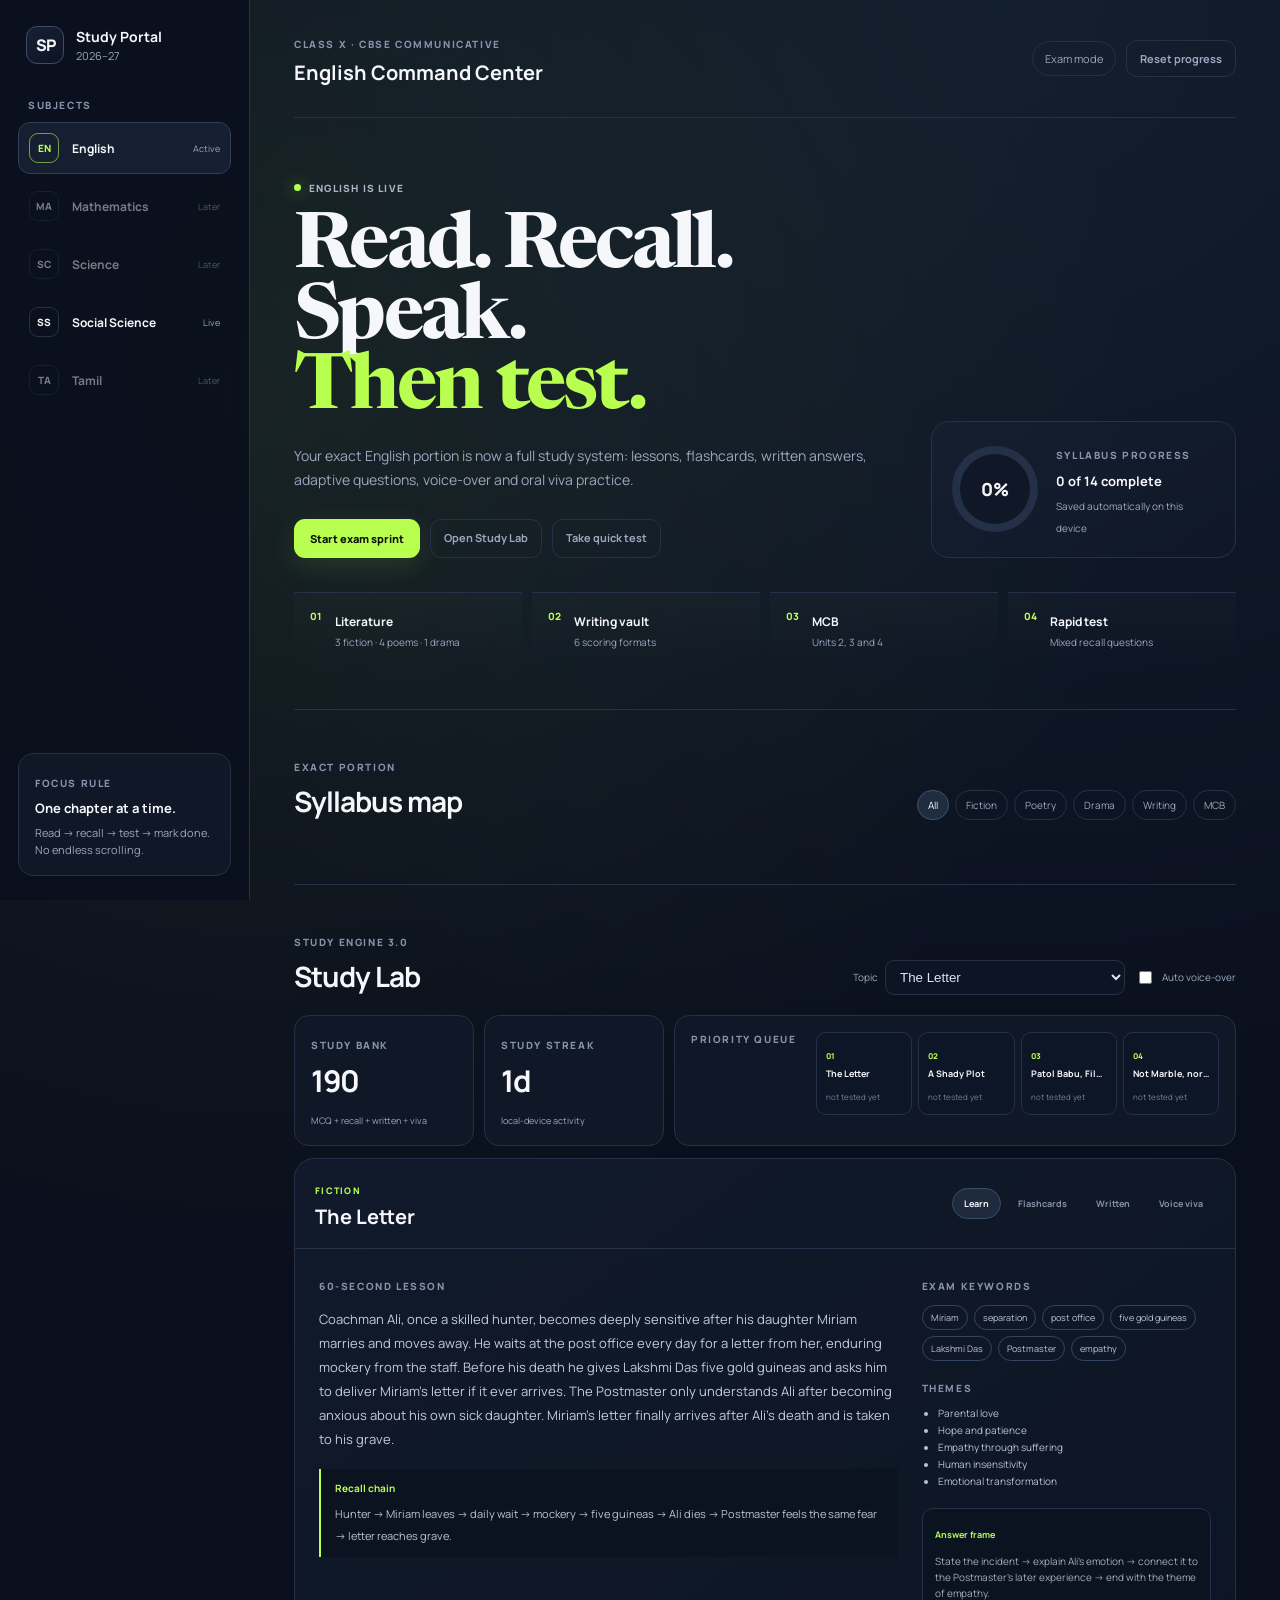
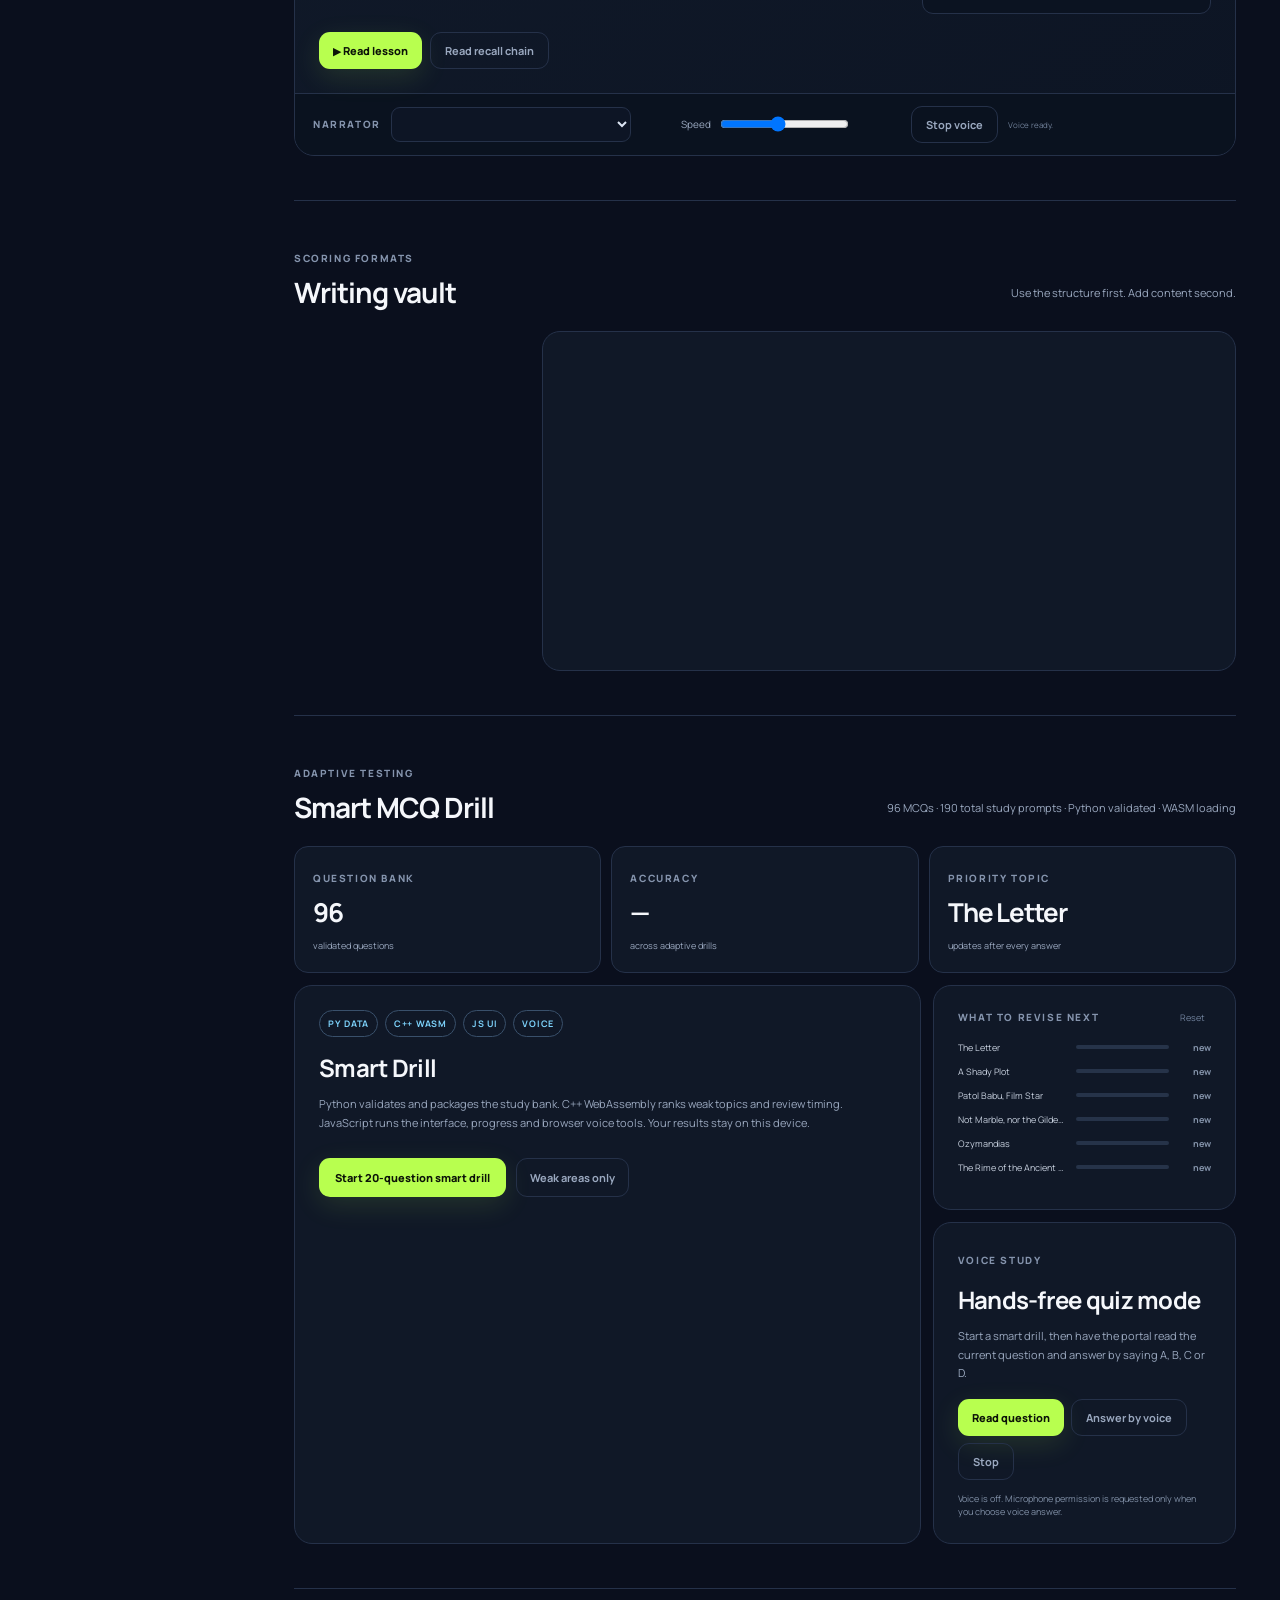
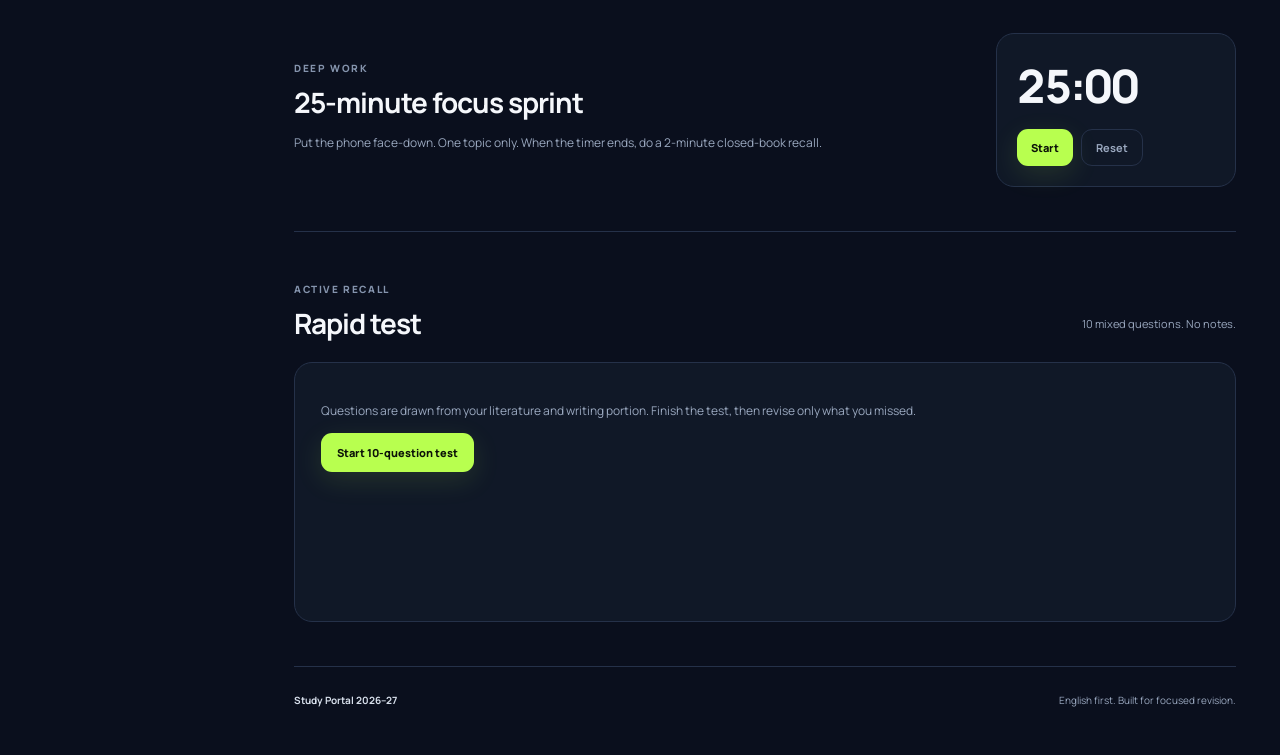
==== commit bb0bdd95: "Link Social Science crash-course from Study Portal navigation" ====
--- a/index.html
+++ b/index.html
@@ -28,7 +28,7 @@
         <a class="subject active" href="#english"><span>EN</span><b>English</b><small>Active</small></a>
         <div class="subject muted"><span>MA</span><b>Mathematics</b><small>Later</small></div>
         <div class="subject muted"><span>SC</span><b>Science</b><small>Later</small></div>
-        <div class="subject muted"><span>SS</span><b>Social Science</b><small>Later</small></div>
+        <a class="subject" href="./sst-crash-course/index.html" aria-label="Open Social Science 30-minute revision website"><span>SS</span><b>Social Science</b><small>Live</small></a>
         <div class="subject muted"><span>TA</span><b>Tamil</b><small>Later</small></div>
       </nav>
 
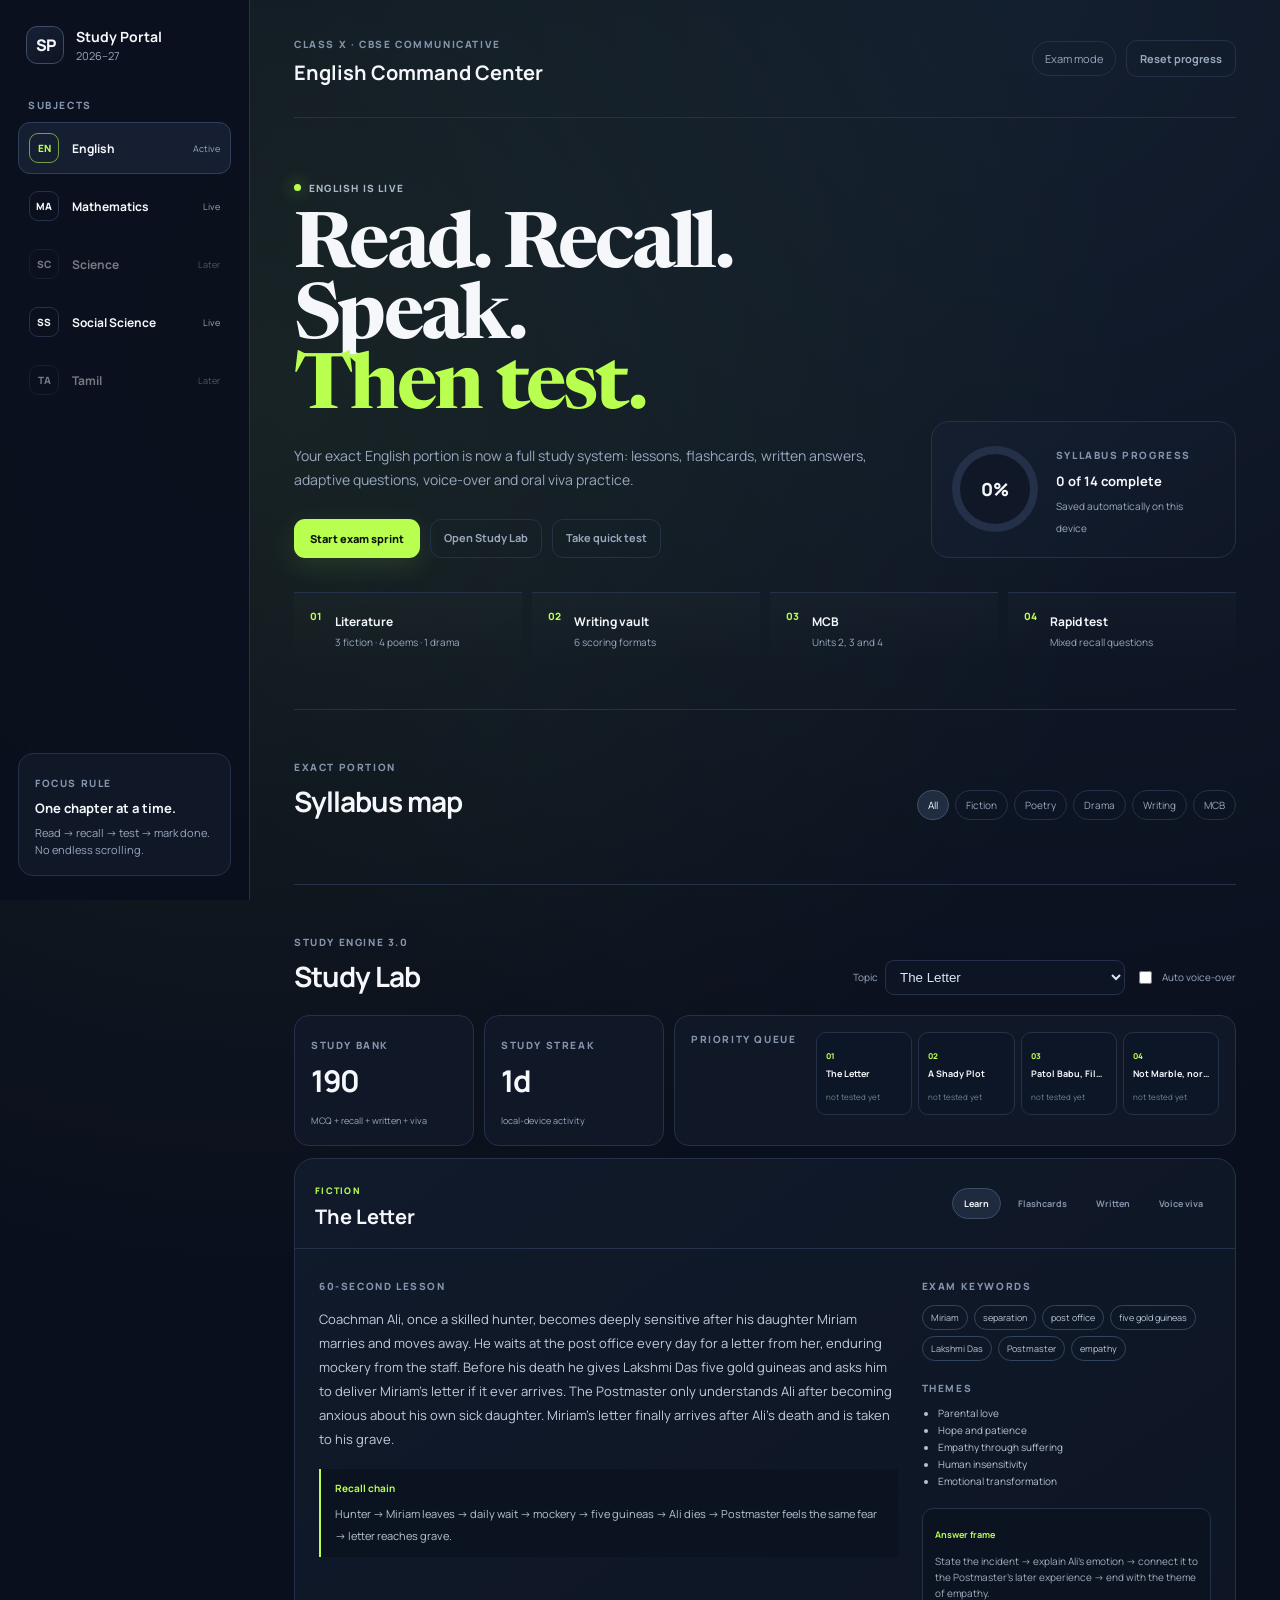
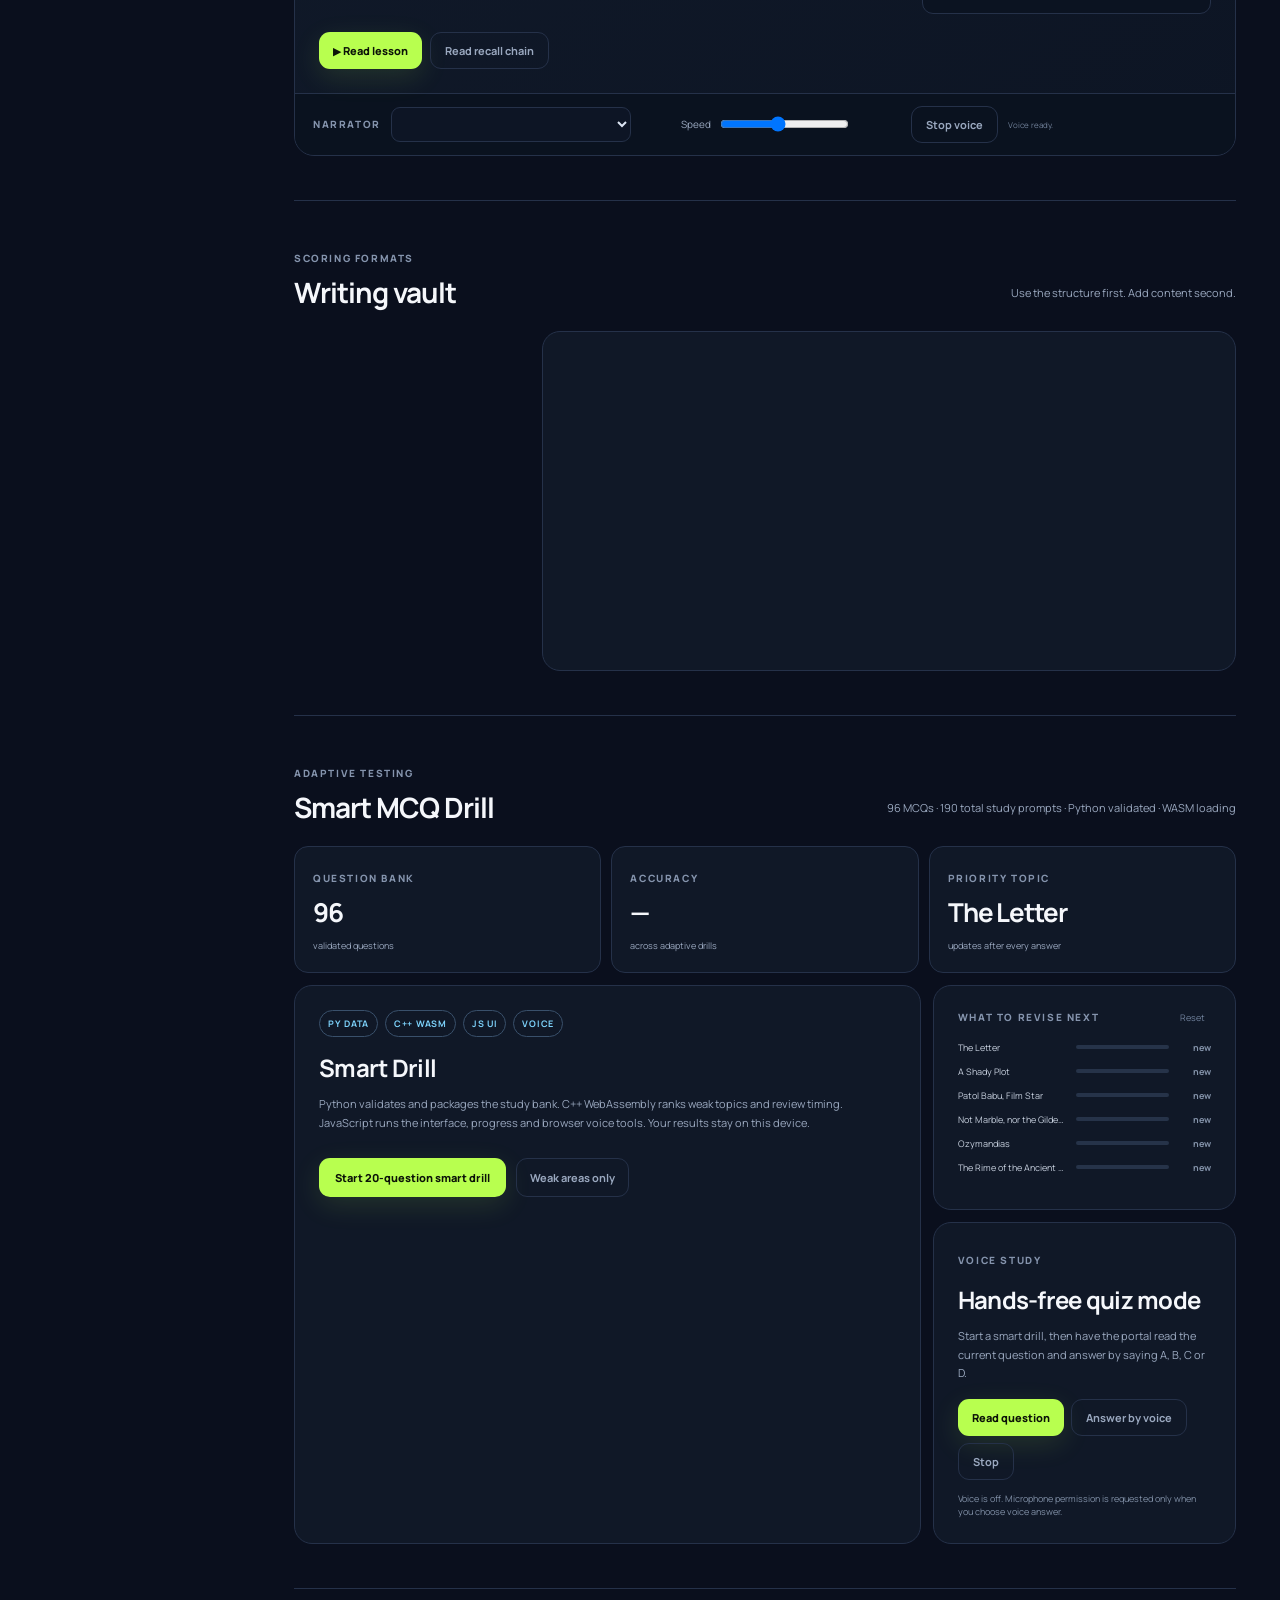
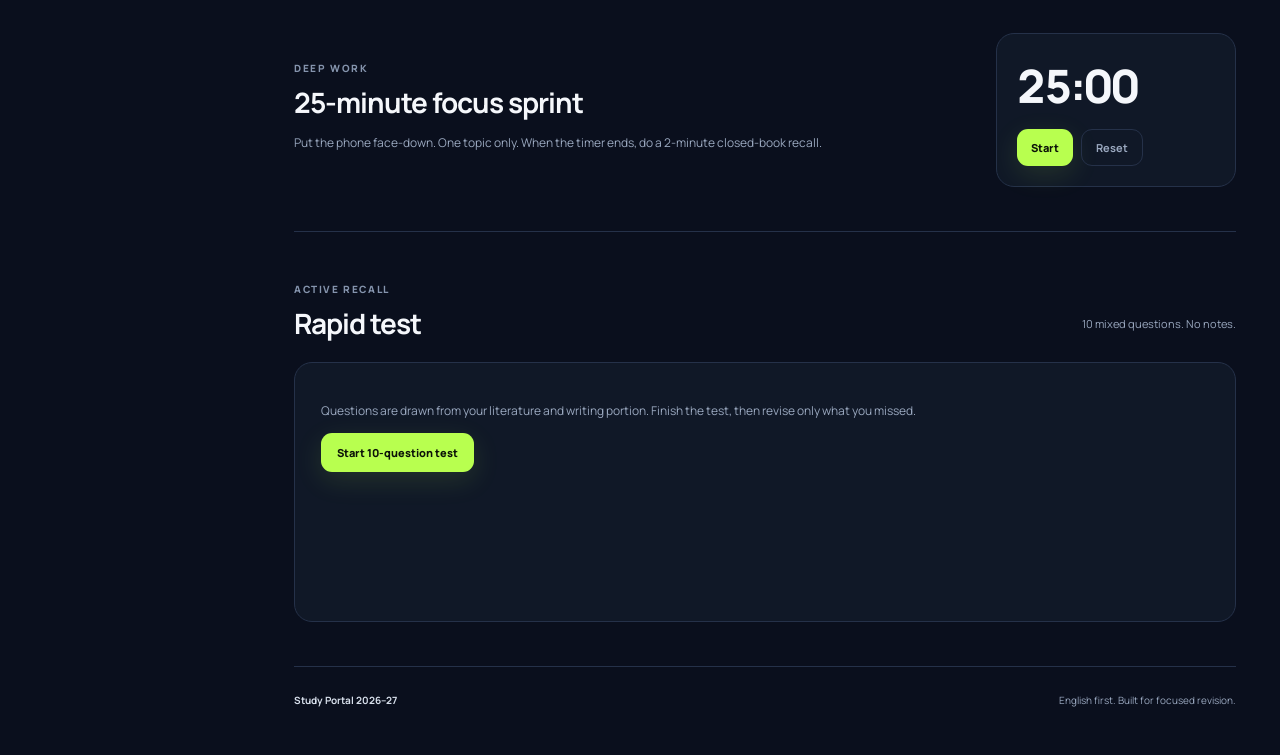
==== commit e15cccf1: "feat: link the live Maths Rescue course from Study Portal" ====
--- a/index.html
+++ b/index.html
@@ -26,7 +26,7 @@
       <div class="side-label">Subjects</div>
       <nav class="subject-nav" aria-label="Subjects">
         <a class="subject active" href="#english"><span>EN</span><b>English</b><small>Active</small></a>
-        <div class="subject muted"><span>MA</span><b>Mathematics</b><small>Later</small></div>
+        <a class="subject" href="./maths/index.html" aria-label="Open Maths 20-minute rescue revision"><span>MA</span><b>Mathematics</b><small>Live</small></a>
         <div class="subject muted"><span>SC</span><b>Science</b><small>Later</small></div>
         <a class="subject" href="./sst-crash-course/index.html" aria-label="Open Social Science 30-minute revision website"><span>SS</span><b>Social Science</b><small>Live</small></a>
         <div class="subject muted"><span>TA</span><b>Tamil</b><small>Later</small></div>
